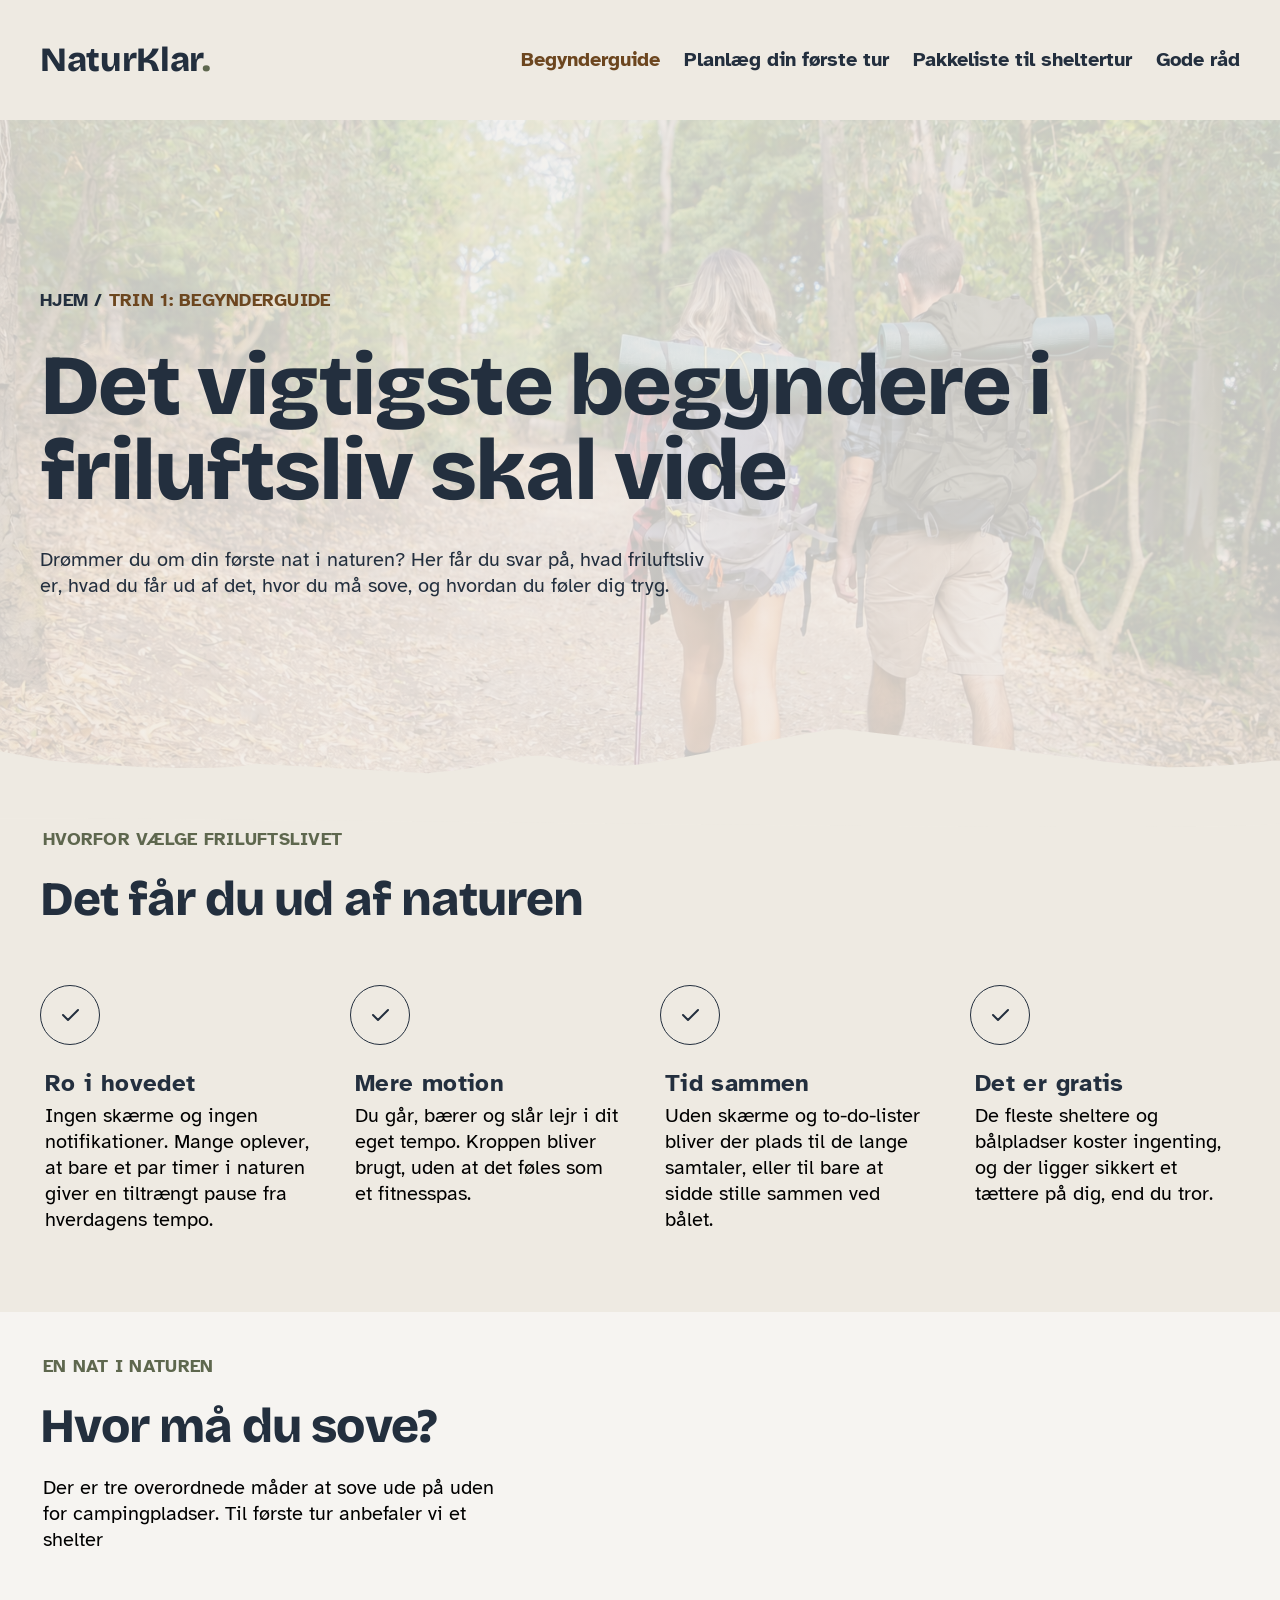
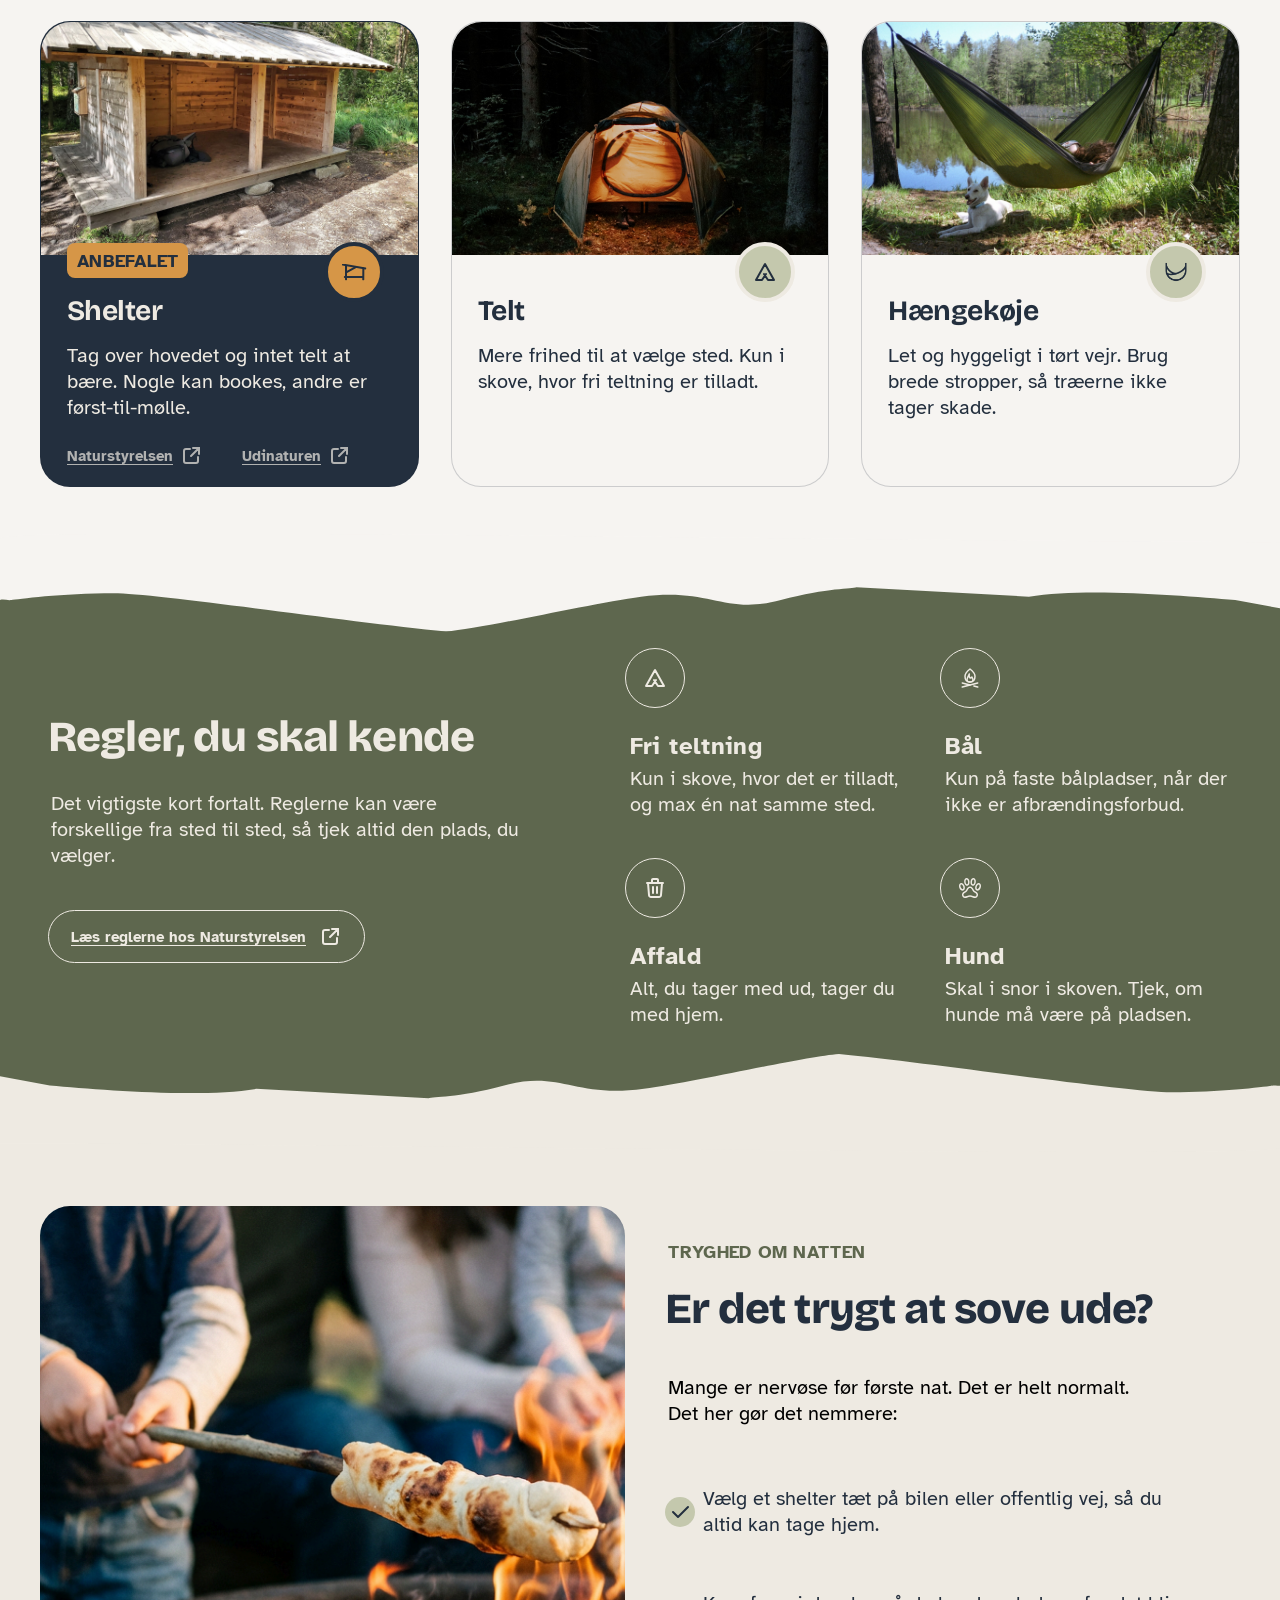
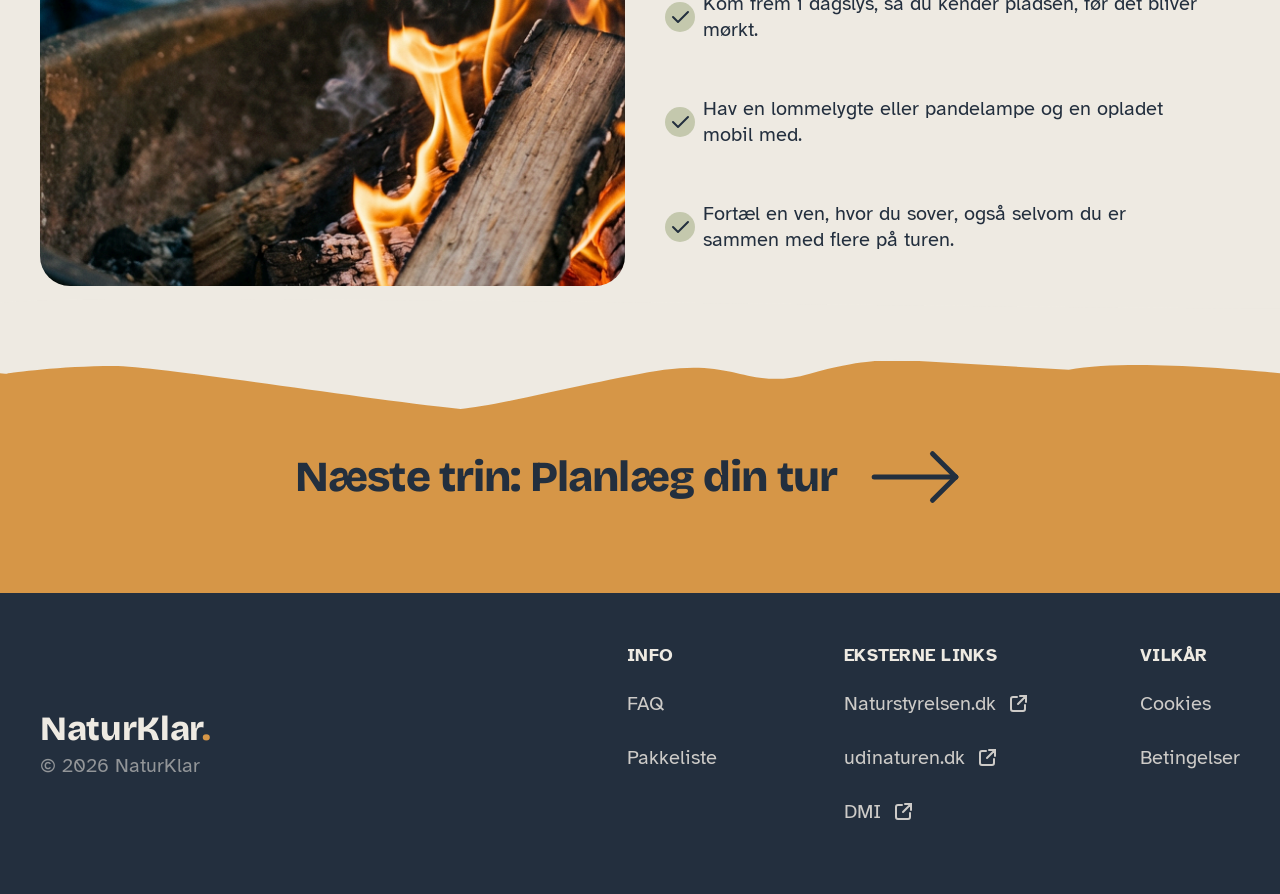
==== begynderguide.html @ 6c0a96f9 "begynderguide er implementeret" ====
<!DOCTYPE html>
<html lang="da">
<head>
    <meta charset="UTF-8">
    <meta name="viewport" content="width=device-width, initial-scale=1">
    <meta name="description" content="Drømmer du om din første nat i naturen? Her får du svar på, hvad friluftsliv er, hvad du får ud af det, hvor du må sove, og hvordan du føler dig tryg.">
    <title>Begynderguide – NaturKlar</title>
    <link rel="preload" href="assets/fonts/bricolage-grotesque-variable.ttf" as="font" type="font/ttf" crossorigin>
    <link rel="preload" href="assets/fonts/atkinson-hyperlegible-regular.ttf" as="font" type="font/ttf" crossorigin>
    <link rel="stylesheet" href="css/style.css">
    <script src="js/main.js" defer></script>
</head>
<body class="page-beginner">
    <a class="skip-link" href="#hero-heading">Spring til indhold</a>
    <div data-component="header"></div>

    <main id="indhold">
        <section class="beginner-hero" aria-labelledby="hero-heading">
            <div class="beginner-hero__background" aria-hidden="true"></div>
            <div class="container beginner-hero__content">
                <nav class="eyebrow breadcrumb" aria-label="Brødkrummesti">
                    <a href="index.html">Hjem</a><span aria-hidden="true"> / </span><span aria-current="page">Trin 1: begynderguide</span>
                </nav>
                <!-- display:none skjuler den inaktive tekst også for skærmlæsere. -->
                <h1 id="hero-heading" tabindex="-1"><span class="desktop-label">Det vigtigste begyndere i friluftsliv skal vide</span><span class="mobile-label">En nat i naturen for begyndere</span></h1>
                <p>Drømmer du om din første nat i naturen? Her får du svar på, hvad friluftsliv er, hvad du får ud af det, hvor du må sove, og hvordan du føler dig tryg.</p>
            </div>
            <div class="section-edge beginner-hero__edge" aria-hidden="true"></div>
        </section>

        <section class="beginner-benefits" aria-labelledby="benefits-heading">
            <div class="container">
                <div class="section-heading">
                    <p class="eyebrow">Hvorfor vælge friluftslivet</p>
                    <h2 id="benefits-heading">Det får du ud af naturen</h2>
                </div>
                <ul class="beginner-benefits__grid">
                    <li class="icon-card icon-card--outlined">
                        <span class="icon-card__icon" aria-hidden="true"><img src="assets/icons/flueben.svg" width="24" height="24" alt=""></span>
                        <div class="icon-card__content">
                            <h3 class="icon-card__heading">Ro i hovedet</h3>
                            <p>Ingen skærme og ingen notifikationer. Mange oplever, at bare et par timer i naturen giver en tiltrængt pause fra hverdagens tempo.</p>
                        </div>
                    </li>
                    <li class="icon-card icon-card--outlined">
                        <span class="icon-card__icon" aria-hidden="true"><img src="assets/icons/flueben.svg" width="24" height="24" alt=""></span>
                        <div class="icon-card__content">
                            <h3 class="icon-card__heading">Mere motion</h3>
                            <p>Du går, bærer og slår lejr i dit eget tempo. Kroppen bliver brugt, uden at det føles som et fitnesspas.</p>
                        </div>
                    </li>
                    <li class="icon-card icon-card--outlined">
                        <span class="icon-card__icon" aria-hidden="true"><img src="assets/icons/flueben.svg" width="24" height="24" alt=""></span>
                        <div class="icon-card__content">
                            <h3 class="icon-card__heading">Tid sammen</h3>
                            <p>Uden skærme og to-do-lister bliver der plads til de lange samtaler, eller til bare at sidde stille sammen ved bålet.</p>
                        </div>
                    </li>
                    <li class="icon-card icon-card--outlined">
                        <span class="icon-card__icon" aria-hidden="true"><img src="assets/icons/flueben.svg" width="24" height="24" alt=""></span>
                        <div class="icon-card__content">
                            <h3 class="icon-card__heading">Det er gratis</h3>
                            <p>De fleste sheltere og bålpladser koster ingenting, og der ligger sikkert et tættere på dig, end du tror.</p>
                        </div>
                    </li>
                </ul>
            </div>
        </section>

        <section class="sleep-options" aria-labelledby="sleep-heading">
            <div class="container">
                <div class="sleep-options__intro">
                    <div class="section-heading">
                        <p class="eyebrow desktop-label">En nat i naturen</p>
                        <h2 id="sleep-heading">Hvor må du sove?</h2>
                    </div>
                    <p><span class="desktop-label">Der er tre overordnede måder at sove ude på uden for campingpladser. Til første tur anbefaler vi et shelter</span><span class="mobile-label">Der er tre overordnede måder at sove i naturen. Til første tur anbefaler vi et shelter</span></p>
                </div>
                <div class="guide-grid sleep-options__grid">
                    <article class="guide-card sleep-card sleep-card--recommended" aria-labelledby="shelter-heading">
                        <div class="guide-card__image sleep-card__image sleep-card__image--shelter">
                            <img src="assets/images/shelter-begynderguide.png" width="1600" height="1200" alt="Et åbent træshelter med tag og soveplads i skoven." loading="lazy">
                        </div>
                        <span class="sleep-card__recommendation">Anbefalet</span>
                        <span class="guide-card__badge sleep-card__badge" aria-hidden="true">
                            <picture><source media="(max-width: 700px)" srcset="assets/icons/kort-cirkel-anbefalet-mobil.svg"><img src="assets/icons/kort-cirkel-anbefalet.svg" width="60" height="60" alt=""></picture>
                            <picture class="guide-card__badge-icon sleep-card__symbol"><source media="(max-width: 700px)" srcset="assets/icons/shelter-lys.svg"><img src="assets/icons/shelter.svg" width="25" height="17" alt=""></picture>
                        </span>
                        <div class="guide-card__content sleep-card__content">
                            <div class="guide-card__heading">
                                <h3 id="shelter-heading">Shelter</h3>
                                <p>Tag over hovedet og intet telt at bære. Nogle kan bookes, andre er først-til-mølle.</p>
                            </div>
                            <div class="sleep-card__links">
                                <a class="text-link" href="https://naturstyrelsen.dk/">Naturstyrelsen<picture><source media="(max-width: 700px)" srcset="assets/icons/eksternt-link-shelter-mobil.svg"><img class="icon" src="assets/icons/eksternt-link-shelter.svg" width="24" height="24" alt=""></picture></a>
                                <a class="text-link" href="https://udinaturen.dk/">Udinaturen<picture><source media="(max-width: 700px)" srcset="assets/icons/eksternt-link-shelter-mobil.svg"><img class="icon" src="assets/icons/eksternt-link-shelter.svg" width="24" height="24" alt=""></picture></a>
                            </div>
                        </div>
                    </article>
                    <article class="guide-card sleep-card" aria-labelledby="tent-heading">
                        <div class="guide-card__image sleep-card__image sleep-card__image--tent">
                            <img src="assets/images/telt-i-skoven.png" width="4075" height="2660" alt="Et oplyst telt mellem træerne i en mørk skov." loading="lazy">
                        </div>
                        <span class="guide-card__badge sleep-card__badge" aria-hidden="true">
                            <picture><source media="(max-width: 700px)" srcset="assets/icons/kort-cirkel-mobil.svg"><img src="assets/icons/kort-cirkel.svg" width="60" height="60" alt=""></picture>
                            <img class="guide-card__badge-icon sleep-card__symbol" src="assets/icons/telt.svg" width="24" height="24" alt="">
                        </span>
                        <div class="guide-card__content sleep-card__content">
                            <div class="guide-card__heading">
                                <h3 id="tent-heading">Telt</h3>
                                <p>Mere frihed til at vælge sted. Kun i skove, hvor fri teltning er tilladt.</p>
                            </div>
                        </div>
                    </article>
                    <article class="guide-card sleep-card" aria-labelledby="hammock-heading">
                        <div class="guide-card__image sleep-card__image sleep-card__image--hammock">
                            <img src="assets/images/haengekoeje-i-skoven.png" width="3746" height="1998" alt="En hængekøje spændt op mellem træer ved en sø." loading="lazy">
                        </div>
                        <span class="guide-card__badge sleep-card__badge" aria-hidden="true">
                            <picture><source media="(max-width: 700px)" srcset="assets/icons/kort-cirkel-mobil.svg"><img src="assets/icons/kort-cirkel.svg" width="60" height="60" alt=""></picture>
                            <img class="guide-card__badge-icon sleep-card__symbol" src="assets/icons/haengekoeje.png" width="26" height="26" alt="">
                        </span>
                        <div class="guide-card__content sleep-card__content">
                            <div class="guide-card__heading">
                                <h3 id="hammock-heading">Hængekøje</h3>
                                <p>Let og hyggeligt i tørt vejr. Brug brede stropper, så træerne ikke tager skade.</p>
                            </div>
                        </div>
                    </article>
                </div>
            </div>
        </section>

        <section class="beginner-rules" aria-labelledby="rules-heading">
            <div class="section-edge beginner-rules__edge beginner-rules__edge--top" aria-hidden="true"></div>
            <div class="container beginner-rules__layout">
                <div class="beginner-rules__intro">
                    <div class="section-heading section-heading--light">
                        <p class="eyebrow mobile-label">Dit første lille eventyr</p>
                        <h2 id="rules-heading">Regler, du skal kende</h2>
                    </div>
                    <p>Det vigtigste kort fortalt. Reglerne kan være forskellige fra sted til sted, så tjek altid den plads, du vælger.</p>
                    <!-- Figma har ingen URL; destinationen er verificeret hos Naturstyrelsen. -->
                    <a class="btn btn--secondary btn--on-olive text-link beginner-rules__link" href="https://naturstyrelsen.dk/regler-og-tilladelser">Læs reglerne hos Naturstyrelsen<img class="icon" src="assets/icons/eksternt-link-regler.svg" width="24" height="24" alt=""></a>
                </div>
                <ul class="beginner-rules__grid">
                    <li class="icon-card icon-card--outlined icon-card--light">
                        <span class="icon-card__icon" aria-hidden="true"><img src="assets/icons/telt-lys.svg" width="24" height="24" alt=""></span>
                        <div class="icon-card__content">
                            <h3 class="icon-card__heading">Fri teltning</h3>
                            <p>Kun i skove, hvor det er tilladt, og max én nat samme sted.</p>
                        </div>
                    </li>
                    <li class="icon-card icon-card--outlined icon-card--light">
                        <span class="icon-card__icon" aria-hidden="true"><img src="assets/icons/baal-lys.svg" width="24" height="24" alt=""></span>
                        <div class="icon-card__content">
                            <h3 class="icon-card__heading">Bål</h3>
                            <p>Kun på faste bålpladser, når der ikke er afbrændingsforbud.</p>
                        </div>
                    </li>
                    <li class="icon-card icon-card--outlined icon-card--light">
                        <span class="icon-card__icon" aria-hidden="true"><img src="assets/icons/affald-lys.svg" width="24" height="24" alt=""></span>
                        <div class="icon-card__content">
                            <h3 class="icon-card__heading">Affald</h3>
                            <p>Alt, du tager med ud, tager du med hjem.</p>
                        </div>
                    </li>
                    <li class="icon-card icon-card--outlined icon-card--light">
                        <span class="icon-card__icon" aria-hidden="true"><img src="assets/icons/pote-lys.svg" width="22" height="20" alt=""></span>
                        <div class="icon-card__content">
                            <h3 class="icon-card__heading">Hund</h3>
                            <p>Skal i snor i skoven. Tjek, om hunde må være på pladsen.</p>
                        </div>
                    </li>
                </ul>
            </div>
            <div class="section-edge beginner-rules__edge beginner-rules__edge--bottom" aria-hidden="true"></div>
        </section>

        <section class="beginner-safety" aria-labelledby="safety-heading">
            <div class="container beginner-safety__layout">
                <div class="beginner-safety__image">
                    <img src="assets/images/snobroed-ved-baalet.png" width="1434" height="1920" alt="En familie bager snobrød over et bål." loading="lazy">
                </div>
                <div class="beginner-safety__content">
                    <div class="beginner-safety__intro">
                        <div class="section-heading">
                            <p class="eyebrow">Tryghed om natten</p>
                            <h2 id="safety-heading">Er det trygt at sove ude?</h2>
                        </div>
                        <p>Mange er nervøse før første nat. Det er helt normalt. Det her gør det nemmere:</p>
                    </div>
                    <ul class="beginner-safety__list">
                        <li><span class="beginner-safety__check" aria-hidden="true"><img src="assets/icons/flueben.svg" width="24" height="24" alt=""></span><p>Vælg et shelter tæt på bilen eller offentlig vej, så du altid kan tage hjem.</p></li>
                        <li><span class="beginner-safety__check" aria-hidden="true"><img src="assets/icons/flueben.svg" width="24" height="24" alt=""></span><p>Kom frem i dagslys, så du kender pladsen, før det bliver mørkt.</p></li>
                        <li><span class="beginner-safety__check" aria-hidden="true"><img src="assets/icons/flueben.svg" width="24" height="24" alt=""></span><p>Hav en lommelygte eller pandelampe og en opladet mobil med.</p></li>
                        <li><span class="beginner-safety__check" aria-hidden="true"><img src="assets/icons/flueben.svg" width="24" height="24" alt=""></span><p>Fortæl en ven, hvor du sover, også selvom du er sammen med flere på turen.</p></li>
                    </ul>
                </div>
            </div>
        </section>

        <section class="next-step next-step--beginner" aria-labelledby="next-step-heading">
            <a class="next-step__link" href="planlaeg-tur.html">
                <div class="container next-step__content">
                    <h2 id="next-step-heading">Næste trin:<br class="mobile-label"> Planlæg din tur</h2>
                    <span class="next-step__arrow" aria-hidden="true"></span>
                </div>
                <div class="section-edge next-step__edge" aria-hidden="true"></div>
            </a>
        </section>
    </main>

    <div data-component="footer"></div>
    <noscript><p class="container">Aktivér JavaScript for at indlæse fælles navigation og footer.</p></noscript>
</body>
</html>
---- css/style.css ----
/* Lokale skrifttyper. Licenserne ligger sammen med fontfilerne. */
@font-face {
    font-family: "Bricolage Grotesque";
    src: url("../assets/fonts/bricolage-grotesque-variable.ttf") format("truetype");
    font-style: normal;
    font-weight: 200 800;
    font-display: swap;
}

@font-face {
    font-family: "Atkinson Hyperlegible";
    src: url("../assets/fonts/atkinson-hyperlegible-regular.ttf") format("truetype");
    font-style: normal;
    font-weight: 400;
    font-display: swap;
}

@font-face {
    font-family: "Atkinson Hyperlegible";
    src: url("../assets/fonts/atkinson-hyperlegible-bold.ttf") format("truetype");
    font-style: normal;
    font-weight: 700;
    font-display: swap;
}

/* Værdier fra Hjem, Hjem - mobil og Figma-komponentbiblioteket. */
:root {
    --color-beige: #eeeae2;
    --color-ochre: #d69647;
    --color-ink: #232f3e;
    --color-olive: #5e674e;
    --color-sage: #c4c8ad;
    --color-stroke: #232f3e33;
    --color-footer-text: rgb(238 234 226 / 84%);
    --color-muted: #929598; /* Lidt lysere end Figma for AA-kontrast. */
    --font-heading: "Bricolage Grotesque", sans-serif;
    --font-body: "Atkinson Hyperlegible", sans-serif;
    --weight-regular: 400;
    --weight-bold: 700;
    --weight-extrabold: 800;
    --text-h1: 96px;
    --text-h2: 48px;
    --text-h3: 32px;
    --text-h4: 24px;
    --text-body: 20px;
    --text-small: 18px;
    --text-button: 16px;
    --text-card-link: 15px;
    --line-h1: 96px;
    --line-h2: 52px;
    --line-h3: 36px;
    --line-h4: 28px;
    --line-body: 26px;
    --line-small: 24px;
    --line-button: 20px;
    --tracking-heading: -0.02em;
    --tracking-eyebrow: 0.015em;
    --space-xs: 6px;
    --space-sm: 12px;
    --space-md: 24px;
    --space-lg: 40px;
    --space-xl: 80px;
    --container-max: 1280px;
    --gutter: 80px;
    --radius-card: 30px;
    --radius-button: 30px;
    --header-height: 120px;
    --transition-color: 150ms ease;
}

/* Grundlayout og semantisk typografi. */
*,
*::before,
*::after {
    box-sizing: border-box;
}

body {
    margin: 0;
    background: var(--color-beige);
    color: var(--color-ink);
    font-family: var(--font-body);
    font-size: var(--text-body);
    line-height: var(--line-body);
}

main {
    overflow-x: clip;
}

h1, h2, h3, h4, p {
    margin: 0;
}

h1, h2, h3, .brand {
    font-family: var(--font-heading);
    font-optical-sizing: none;
    font-variation-settings: "opsz" 14, "wdth" 100;
    letter-spacing: var(--tracking-heading);
}

h1 {
    font-size: var(--text-h1);
    line-height: var(--line-h1);
    font-weight: var(--weight-extrabold);
}
h2 {
    font-size: var(--text-h2);
    line-height: var(--line-h2);
    font-weight: var(--weight-extrabold);
}
h3 {
    font-size: var(--text-h3);
    line-height: var(--line-h3);
    font-weight: var(--weight-bold);
}
h4 {
    font-size: var(--text-h4);
    line-height: var(--line-h4);
    font-weight: var(--weight-bold);
}

img {
    display: block;
    max-width: 100%;
}
a {
    color: inherit;
}
button {
    font: inherit;
}
button, a {
    -webkit-tap-highlight-color: transparent;
}
:focus-visible {
    outline: 3px solid var(--color-ink);
    outline-offset: 5px;
}
.site-footer :focus-visible {
    outline-color: var(--color-sage);
}
[hidden] {
    display: none;
}

.container {
    width: calc(100% - var(--gutter) * 2);
    max-width: var(--container-max);
    margin-inline: auto;
}
.skip-link {
    position: fixed;
    z-index: 20;
    top: 8px;
    left: 8px;
    padding: var(--space-sm);
    background: var(--color-beige);
    transform: translateY(-150%);
}
.skip-link:focus {
    transform: none;
}
.eyebrow {
    font-size: var(--text-small);
    line-height: var(--line-small);
    font-weight: var(--weight-bold);
    letter-spacing: var(--tracking-eyebrow);
    text-transform: uppercase;
    color: var(--color-olive);
}
.section-heading {
    display: flex;
    flex-direction: column;
    gap: 22px;
}
.section-heading .eyebrow {
    padding-left: 3px;
}
/* Den lille korrektion udligner forskellen på Figma og browserens fontmål. */
.section-heading h2 {
    text-box: trim-both cap alphabetic;
    padding-bottom: 3.32px;
}
.section-heading--light {
    color: var(--color-beige);
}
.section-heading--light .eyebrow {
    color: var(--color-beige);
}
.icon {
    width: 24px;
    height: 24px;
    flex: 0 0 24px;
}
.mobile-label {
    display: none;
}

/* Fælles knapper, links og navigationstilstande. */
.btn {
    display: inline-flex;
    align-items: center;
    justify-content: center;
    min-height: 49px;
    padding: 14px 22px;
    border: 1px solid transparent;
    border-radius: var(--radius-button);
    font-size: var(--text-button);
    line-height: var(--line-button);
    font-weight: var(--weight-bold);
    color: var(--color-ink);
    text-decoration: none;
    text-align: center;
    transition: background-color var(--transition-color), color var(--transition-color);
}
.btn--primary {
    background: var(--color-ochre);
    border: 0;
}
.btn--secondary {
    border-color: var(--color-ink);
    padding-block: 13.5px;
}
.btn:hover {
    background: var(--color-olive);
    color: var(--color-beige);
    border: none;
}
.btn:active {
    background: var(--color-olive);
    color: var(--color-beige);
}
.btn--on-olive:hover,
.btn--on-olive:active {
    background: var(--color-ink);
}
.text-link {
    display: inline-flex;
    align-items: center;
    gap: var(--space-sm);
    font-weight: var(--weight-bold);
    text-underline-offset: 2px;
}
.text-link:hover {
    color: var(--color-ochre);
}
.text-link:active {
    color: var(--color-ink);
}

/* Header og den native, tilgængelige mobildialog. */
[data-component="header"] {
    position: sticky;
    top: 0;
    z-index: 10;
    min-height: var(--header-height);
}
.site-header {
    background: var(--color-beige);
}
.site-header.is-scrolled {
    box-shadow: 0 25px 50px -12px rgb(140 136 127 / 40%);
}
.site-header__inner {
    min-height: var(--header-height);
    display: flex;
    align-items: center;
    justify-content: space-between;
    gap: var(--space-md);
}
.brand {
    font-size: 34px;
    line-height: 40px;
    font-weight: var(--weight-extrabold);
    letter-spacing: -0.32px;
    text-decoration: none;
    white-space: nowrap;
}
.brand__dot {
    color: var(--color-olive);
}
.brand--light {
    color: var(--color-beige);
}
.brand--light .brand__dot {
    color: var(--color-ochre);
}
.site-navigation {
    display: flex;
    align-items: center;
    gap: 36px;
}
.site-navigation__link {
    display: flex;
    align-items: center;
    min-height: 39px;
    font-weight: var(--weight-bold);
    font-size: 20px;
    line-height: 24px;
    text-decoration: none;
}
.site-navigation__link:hover {
    color: var(--color-ochre);
}
/
.site-navigation__link[aria-current="page"], .site-navigation__link:active {
    color: var(--color-olive);
}
.menu-toggle {
    display: none;
    align-items: center;
    justify-content: center;
    width: 44px;
    height: 44px;
    padding: 6px;
    background: transparent;
    border: 0;
    cursor: pointer;
}
.mobile-menu {
    padding: 0;
    border: 0;
    background: var(--color-beige);
    color: var(--color-ink);
}
.mobile-menu:not([open]) {
    display: none;
}
.mobile-menu::backdrop {
    background: rgb(0 0 0 / 25%);
}
body.menu-open {
    overflow: hidden;
}

/* Forsidens hero. Billedet og begge bølgekanter er eksporteret fra Figma. */
.hero {
    position: relative;
    min-height: 702px;
    overflow: hidden;
}
.hero__background {
    position: absolute;
    inset: 0;
    background: linear-gradient(rgb(238 234 226 / 82%), rgb(238 234 226 / 82%)), url("../assets/images/hero-shelter.jpg") center / cover;
}
.hero__content {
    position: relative;
    padding: 91px 0 150px 1px;
}
.hero .eyebrow {
    color: var(--color-ink);
}
.hero__heading {
    scroll-margin-top: calc(var(--header-height) + var(--space-md));
    max-width: 960px;
    margin-top: var(--space-md);
    margin-left: -7px;
}
.hero__accent {
    color: var(--color-olive);
}
.hero__description {
    max-width: 728px;
    margin-top: var(--space-md);
}
.hero__actions {
    display: flex;
    gap: 25px;
    margin-top: 34px;
}
.hero__actions .btn--secondary {
    min-width: 164px;
}
.section-edge {
    position: absolute;
    pointer-events: none;
    background-repeat: no-repeat;
}
.section-edge--hero {
    left: 0;
    right: -5px;
    height: 109.674px;
    top: 647px;
    background-image: url("../assets/icons/hero-kant.svg");
    background-size: 100% 100%;
}

/* Introduktion: samme nummererede komponent gentages i alle tre trin. */
.how-it-works {
    margin-top: 3px;
    padding: 77px 0 80px;
}
.how-it-works__layout {
    max-width: 1062px;
    display: grid;
    grid-template-columns: 408px minmax(0, 504px);
    gap: 137px;
    align-items: start;
}
.how-it-works__image {
    width: 408px;
    height: 635px;
    object-fit: cover;
    border-radius: var(--radius-card);
}
.how-it-works__content {
    padding-top: 4px;
}
.how-it-works__content .section-heading {
    max-width: 471px;
}
.steps {
    display: flex;
    flex-direction: column;
    gap: 79px;
    padding: 0;
    margin: 61px 0 0;
    list-style: none;
}
.icon-card {
    display: flex;
    gap: var(--space-md);
    align-items: start;
}
.icon-card__number {
    display: flex;
    align-items: center;
    justify-content: center;
    flex: 0 0 60px;
    width: 60px;
    height: 60px;
    border-radius: 52.5px;
    background: var(--color-sage);
    font-size: 40px;
}
.icon-card__content {
    flex: 1;
    min-width: 0;
}
.icon-card__heading {
    font-family: var(--font-body);
    font-size: var(--text-h4);
    line-height: var(--line-h4);
    letter-spacing: var(--tracking-eyebrow);
    margin-bottom: var(--space-xs);
}

/* Guidekort: ét fælles layout, med billedets beskæring som en lille variant. */
.guides {
    padding-top: 26px;
    padding-bottom: 104px;
}
.guide-grid {
    display: grid;
    grid-template-columns: repeat(3, minmax(0, 1fr));
    gap: 28px;
    margin-top: 57px;
}
.guide-card {
    position: relative;
    min-height: 500px;
    border: 1px solid var(--color-stroke);
    border-radius: var(--radius-card);
}
.guide-card__image {
    height: 238px;
    overflow: hidden;
    border-radius: var(--radius-card) var(--radius-card) 0 0;
}
.guide-card__image img {
    width: 100%;
    height: 100%;
    object-fit: cover;
    object-position: center 70%;
}
.guide-card__image--walking img {
    object-position: center 134%;
}
.guide-card__image--packing img {
    object-position: center 90%;
}
.guide-card__content {
    display: flex;
    flex-direction: column;
    align-items: start;
    gap: 21px;
    padding: 17px 26px 30px;
}
.guide-card__heading {
    display: flex;
    flex-direction: column;
    gap: 11px;
}
.guide-card__content > p {
    max-width: 545px;
}
.guide-card__link {
    font-size: var(--text-card-link);
    line-height: 18px;
    min-height: 24px;
}
/* Hele kortets klikflade deler linkets destination uden ekstra tabstop. */
.guide-card__link::after {
    content: "";
    position: absolute;
    inset: 0;
    border-radius: var(--radius-card);
}
.guide-card:has(.guide-card__link:focus-visible) {
    outline: 3px solid var(--color-ink);
    outline-offset: 5px;
}
.guide-card__badge {
    position: absolute;
    left: 73.28%;
    top: 220px;
    width: 60px;
    height: 60px;
}
.guide-card__badge-icon {
    position: absolute;
    left: 20px;
    top: 19px;
}
.guides__advice {
    display: flex;
    flex-wrap: wrap;
    align-items: center;
    gap: 7px;
    margin-top: var(--space-md);
}

/* Afsluttende invitation og den originale dekorative SVG-kant. */
.first-trip {
    position: relative;
    display: grid;
    grid-template-columns: 48.90625% 1fr;
    background: var(--color-olive);
    color: var(--color-beige);
}
.first-trip__image {
    min-width: 0;
}
.first-trip__image > img {
    width: 100%;
    height: 522px;
    object-fit: cover;
}
.first-trip__content {
    display: flex;
    flex-direction: column;
    align-items: start;
    justify-content: center;
    padding: 65px 34px;
    min-width: 0;
}
.first-trip__content .section-heading {
    max-width: 518px;
}
.first-trip :focus-visible {
    outline-color: var(--color-beige);
}
.first-trip__description {
    max-width: 474px;
    margin: var(--space-lg) 0 37px 3px;
}
.section-edge--cta {
    height: 110px;
    width: calc(100% + 61px);
    left: -5px;
    top: -55px;
    background-image: url("../assets/icons/cta-kant.svg");
    background-size: 100% 100%;
    transform: rotate(180deg);
}

/* Fælles footer. Rækkefølgen skifter til mobilvariantens layout. */
.site-footer {
    background: var(--color-ink);
    color: var(--color-footer-text);
}
.site-footer__inner {
    min-height: 301px;
    display: flex;
    align-items: center;
    justify-content: space-between;
    gap: var(--space-lg);
}
.site-footer__brand {
    display: flex;
    flex-direction: column;
    gap: 5px;
}
.site-footer__copyright {
    color: var(--color-muted);
    line-height: 24px;
}
.site-footer__groups {
    display: grid;
    grid-template-columns: 215px 294px auto;
    gap: 2px;
}
.site-footer__heading {
    font-family: var(--font-body);
    font-weight: var(--weight-bold);
    font-size: 18px;
    line-height: 24px;
    letter-spacing: var(--tracking-eyebrow);
    text-transform: uppercase;
    color: var(--color-beige);
    margin-bottom: 25px;
}
.site-footer__links {
    display: flex;
    flex-direction: column;
    gap: 10px;
    list-style: none;
    padding: 0;
    margin: 0;
}
.footer-link {
    display: flex;
    align-items: start;
    gap: 10px;
    min-height: 44px;
    font-size: 20px;
    line-height: 24px;
    text-decoration: none;
}
a.footer-link:hover {
    color: var(--color-ochre);
}
a.footer-link:active {
    color: var(--color-ochre);
}

/* Mellemstørrelser bevarer designets layout og giver teksten plads. */
@media (min-width: 701px) and (max-width: 1300px) {
    :root {
        --gutter: 40px;
    }
    .site-navigation {
        gap: 24px;
    }
    .how-it-works__layout {
        grid-template-columns: minmax(0, 408px) minmax(0, 504px);
        gap: 60px;
    }
    .how-it-works__image {
        width: 100%;
    }
    .guide-card__content {
        padding-inline: 22px;
    }
    .guide-card h3 {
        font-size: 28px;
    }
    .guide-card__image--packing img {
        object-position: center 60%;
    }
}

@media (max-width: 1100px) {
    .site-navigation {
        display: none;
    }
    .menu-toggle {
        display: inline-flex;
    }
    .mobile-menu[open] {
        display: block;
        position: fixed;
        inset: 0 0 auto;
        margin: 0 auto;
        width: 100%;
        max-width: 100%;
        max-height: 100dvh;
        overflow-y: auto;
    }
    .mobile-menu__top {
        display: flex;
        align-items: center;
        justify-content: space-between;
        padding: 73px 20px 20px 25px;
    }
    .mobile-menu__top .brand {
        font-variation-settings: "opsz" 96, "wdth" 100;
        letter-spacing: -0.68px;
    }
    .mobile-menu__navigation {
        display: flex;
        flex-direction: column;
        align-items: start;
        gap: 15px;
        padding: 10px 24px 40px;
        border-top: 1px solid var(--color-stroke);
    }
    .hero__heading {
        font-size: clamp(64px, 6.67vw, 96px);
        line-height: 1;
    }
    .guide-grid {
        gap: 24px;
    }
    .guide-card {
        min-height: 530px;
    }
    .guide-card__image {
        height: 210px;
    }
    .guide-card__badge {
        top: 190px;
    }
    .guide-card__content {
        padding-inline: 18px;
    }
    .first-trip__content h2 {
        font-size: 38px;
        line-height: 42px;
    }
    .site-footer__groups {
        grid-template-columns: auto auto auto;
        gap: 32px;
    }
}

/* Den åbne menu flugter med headeren på tablet og mindre desktopskærme. */
@media (min-width: 701px) and (max-width: 1100px) {
    .mobile-menu__top {
        min-height: var(--header-height);
        gap: var(--space-md);
        padding: 0 var(--gutter);
    }
    .mobile-menu__top .brand {
        font-variation-settings: "opsz" 14, "wdth" 100;
        letter-spacing: -0.32px;
    }
    .mobile-menu__navigation {
        padding-inline: var(--gutter);
    }
}

@media (max-width: 1000px) {
    .guide-grid {
        grid-template-columns: 1fr;
        max-width: none;
        margin-inline: auto;
    }
    .guide-card {
        min-height: 500px;
    }
    .guide-card__image {
        height: 238px;
    }
    .guide-card__badge {
        top: 220px;
    }
    .site-footer__inner {
        flex-direction: column;
        gap: 12px;
        width: 100%;
        padding-bottom: 40px;
    }
    .site-footer__brand {
        min-height: 140px;
        align-items: center;
        justify-content: center;
    }
    .site-footer__copyright {
        font-size: 20px;
    }
    .site-footer__groups {
        display: flex;
        flex-direction: column;
        gap: 32px;
        width: 100%;
        padding-inline: 24px;
    }
    .site-footer__group {
        display: flex;
        flex-direction: column;
        align-items: center;
    }
    .site-footer__group--external {
        order: -1;
    }
    .site-footer__heading {
        letter-spacing: 0.015em;
        margin-bottom: 14px;
    }
    .site-footer__links {
        align-items: center;
        gap: 14px;
    }
    .footer-link {
        justify-content: center;
    }
}

/* Tablet: introduktionen stables som på mobil, og guidekort fylder containeren. */
@media (min-width: 701px) and (max-width: 1000px) {
    .how-it-works__layout {
        display: flex;
        flex-direction: column;
        align-items: stretch;
        gap: 0;
    }
    .how-it-works__image {
        width: 100%;
        height: 262px;
    }
    .how-it-works__content {
        display: contents;
    }
    .how-it-works__content .section-heading {
        order: -1;
        margin-bottom: 32px;
        max-width: 671px;
    }
    .how-it-works .steps {
        gap: 96px;
        margin-top: 80px;
    }
    .how-it-works .icon-card {
        flex-direction: column;
        align-items: center;
        gap: 16px;
    }
    .how-it-works .icon-card__content {
        width: 100%;
        text-align: center;
    }
    .guide-grid {
        max-width: none;
    }
    .guide-card__image--walking img {
        object-position: center 70%;
    }
}

/* Mobil: 402 px-referencen, med fleksible højder ved smallere skærme. */
@media (max-width: 700px) {
    :root {
        --text-h1: 48px;
        --text-h2: 32px;
        --text-h3: 24px;
        --text-body: 17px;
        --text-small: 14px;
        --line-h1: 52px;
        --line-h2: 38px;
        --line-h3: 30px;
        --line-small: 20px;
        --tracking-eyebrow: 0;
        --gutter: 24px;
        --header-height: 130px;
        --radius-card: 26.029px;
    }
    .site-header__inner {
        width: auto;
        padding: 73px 20px 13px 25px;
        min-height: var(--header-height);
    }
    .site-header .brand {
        letter-spacing: -0.68px;
        font-variation-settings: "opsz" 96, "wdth" 100;
    }
    .mobile-label {
        display: inline;
    }
    .desktop-label {
        display: none;
    }
    .section-heading {
        gap: 16px;
    }
    .section-heading h2 {
        padding-bottom: 0;
    }
    .hero {
        min-height: 545px;
        padding-bottom: 27px;
    }
    .hero__background {
        bottom: 27px;
        background: linear-gradient(rgb(241 239 235 / 82%), rgb(241 239 235 / 82%)), url("../assets/images/hero-shelter.jpg") center / cover;
    }
    .hero__content {
        width: calc(100% - 40px);
        padding: 36px 0 40px;
    }
    .hero__heading {
        font-size: var(--text-h1);
        line-height: var(--line-h1);
        max-width: 350px;
        margin: 24px 0 0;
        text-box: trim-both cap alphabetic;
    }
    .hero__description {
        margin-top: 24px;
    }
    .hero__actions {
        flex-direction: column;
        gap: 12px;
        margin-top: 24px;
    }
    .hero__actions .btn {
        width: 100%;
    }
    .section-edge--hero {
        width: 493px;
        height: 62px;
        top: auto;
        bottom: 0;
        right: auto;
        background-image: url("../assets/icons/hero-kant-mobil.svg");
    }
    .how-it-works {
        margin: 0;
        padding: 36px 30px 134px;
    }
    .how-it-works__layout {
        width: 100%;
        display: flex;
        flex-direction: column;
        align-items: stretch;
        gap: 0;
    }
    .how-it-works__image {
        display: block;
        width: 100%;
        height: 262px;
    }
    .how-it-works__content {
        display: contents;
    }
    .how-it-works__content .section-heading {
        order: -1;
        margin-bottom: 32px;
    }
    .steps {
        gap: 96px;
        margin-top: 80px;
    }
    .icon-card {
        flex-direction: column;
        align-items: center;
        gap: 16px;
    }
    .icon-card__number {
        flex-basis: 50px;
        width: 50px;
        height: 50px;
        font-size: 24px;
    }
    .icon-card__content {
        width: 100%;
        text-align: center;
    }
    .icon-card__heading {
        font-family: var(--font-heading);
        font-size: var(--text-h3);
        line-height: var(--line-h3);
        letter-spacing: var(--tracking-heading);
        margin-bottom: 16px;
    }
    .guides {
        padding-top: 8px;
        padding-bottom: 34px;
    }
    .guide-grid {
        grid-template-columns: 1fr;
        gap: 59px;
        margin-top: 60px;
    }
    .guide-card {
        min-height: 433.824px;
    }
    .guide-card__image {
        height: 206.5px;
    }
    .guide-card__image--walking img {
        object-position: center 70%;
    }
    .guide-card__content {
        gap: 18.221px;
        padding: 14.75px 22.56px 36px;
    }
    .guide-card__content > p {
        max-width: none;
    }
    .guide-card__heading {
        gap: 9.544px;
    }
    .guide-card .eyebrow {
        font-size: 12.147px;
        line-height: 18px;
    }
    .guide-card h3 {
        font-size: var(--text-h3);
    }
    .guide-card__link {
        font-size: 11.29px;
        line-height: 13.551px;
        min-height: 24px;
        gap: 10.412px;
    }
    .guide-card__link .icon {
        transform: scale(0.867647);
        transform-origin: left center;
    }
    .guide-card__badge {
        top: 190.882px;
        transform: scale(0.867647);
        transform-origin: top left;
    }
    .guides__advice {
        display: block;
        margin-top: 60px;
    }
    .guides__advice .text-link {
        display: flex;
        margin-top: 8px;
        text-decoration: none;
    }
    .guides__advice .icon {
        margin-left: auto;
    }
    .first-trip {
        display: flex;
        flex-direction: column;
        background: var(--color-beige);
    }
    .first-trip__image {
        position: relative;
        width: 100%;
        height: 316px;
        overflow: hidden;
    }
    .first-trip__image > img {
        position: absolute;
        top: 42px;
        height: 298px;
    }
    .first-trip__content {
        background: var(--color-olive);
        padding: 48px 24px;
    }
    .first-trip__content h2 {
        font-size: var(--text-h2);
        line-height: var(--line-h2);
    }
    .first-trip__description {
        margin: 24px 0 32px 3px;
    }
    .first-trip__content .btn {
        width: 100%;
    }
    .section-edge--cta {
        width: 502px;
        height: 50px;
        left: -81px;
        top: 24px;
        background-image: url("../assets/icons/cta-kant-mobil.svg");
    }
}

@media (max-width: 370px) {
    .hero__heading {
        font-size: clamp(39px, 12vw, 48px);
    }
    .guides__advice .text-link {
        align-items: start;
    }
    .first-trip__content .btn {
        padding-inline: 14px;
    }
}

@media (prefers-reduced-motion: reduce) {
    .btn {
        transition: none;
    }
}

/* Planlæg din første tur – sidespecifikke komponenter og responsive varianter. */
.page-planning {
    /* Figma-okker har 2,11:1 mod beige. Denne tekstvariant opfylder AA. */
    --color-ochre-text: #6c461f;
}
.page-planning .site-navigation__link[aria-current="page"] {
    color: var(--color-ochre-text);
}

.planning-hero {
    position: relative;
    min-height: 691px;
    overflow: hidden;
}
.planning-hero__background {
    position: absolute;
    inset: 0 0 55px;
    background: linear-gradient(rgb(241 239 235 / 82%), rgb(241 239 235 / 82%)),
        url("../assets/images/planlaeg-turen.jpg") center 23% / 100% auto no-repeat;
}
.planning-hero__content {
    position: relative;
    width: calc(100% - 138px);
    max-width: 1302px;
    display: flex;
    flex-direction: column;
    align-items: start;
    gap: var(--space-md);
    padding-top: 173px;
    padding-bottom: 120px;
}
.planning-hero h1 {
    max-width: 886px;
    scroll-margin-top: calc(var(--header-height) + var(--space-md));
}
.breadcrumb {
    color: var(--color-ochre-text);
}
.breadcrumb a,
.breadcrumb > span[aria-hidden] {
    color: var(--color-ink);
}
.breadcrumb a {
    text-decoration: none;
}
.breadcrumb a:hover {
    text-decoration: underline;
}
.planning-hero__edge {
    inset: auto -5px 0 0;
    height: 109.674px;
    background: url("../assets/icons/hero-kant.svg") no-repeat 0 0 / 100% 100%;
}

/* Ét billed-/tekstlayout med en omvendt desktopvariant. Billedet står først i HTML. */
.planning-steps {
    padding-top: 64px;
    padding-bottom: 81px;
}
.planning-steps__list {
    display: flex;
    flex-direction: column;
    gap: 50px;
    width: calc(100% - 6px);
    margin-left: 4px;
    padding-right: 2px;
}
.planning-step {
    display: grid;
    grid-template-columns: minmax(0, 438fr) minmax(0, 727fr);
    gap: 107px;
    align-items: center;
}
.planning-step__image {
    width: 100%;
    height: 447px;
    object-fit: cover;
    border-radius: var(--radius-card);
}
.planning-step__content {
    display: flex;
    flex-direction: column;
    gap: 25px;
    padding-top: 7px;
    min-width: 0;
}
.planning-step h2 {
    text-box: trim-both cap alphabetic;
}
.planning-step__description p + p {
    margin-top: var(--line-body);
}
.planning-step .text-link {
    display: inline;
    text-decoration-thickness: from-font;
    text-underline-position: from-font;
}
.planning-step .text-link:hover,
.page-planning .site-navigation__link:hover {
    color: var(--color-ochre-text);
}
.planning-step--reversed {
    grid-template-columns: minmax(0, 727fr) minmax(0, 438fr);
}
.planning-step--reversed .planning-step__image {
    grid-column: 2;
    grid-row: 1;
}
.planning-step--reversed .planning-step__content {
    grid-column: 1;
    grid-row: 1;
}

/* Hele næste-trin-sektionen er ét link. De originale SVG'er bruges i begge størrelser. */
.next-step {
    position: relative;
}
.next-step__link {
    display: block;
    position: relative;
    background: var(--color-ochre);
    text-decoration: none;
    transition: background-color var(--transition-color), color var(--transition-color);
}
.next-step__content {
    display: flex;
    align-items: center;
    gap: 8px;
    min-height: 232px;
    padding: 14px 0 14px 108px;
}
.next-step h2 {
    text-box: trim-both cap alphabetic;
}
.next-step__arrow {
    display: block;
    flex: 0 0 140px;
    width: 140px;
    height: 140px;
    background: url("../assets/icons/naeste-trin-pil.svg") center no-repeat;
}
.next-step__edge {
    width: calc(100% + 61px);
    height: 110px;
    left: -5px;
    top: -62px;
    background: url("../assets/icons/cta-kant.svg") no-repeat 0 0 / 100% 100%;
    transform: rotate(180deg);
}
.next-step__link:hover,
.next-step__link:active {
    background: var(--color-olive);
    color: var(--color-beige);
}
.next-step__link:hover .next-step__arrow,
.next-step__link:active .next-step__arrow {
    background-image: url("../assets/icons/naeste-trin-pil-lys.svg");
}
.next-step__link:active h2 {
    text-decoration: underline;
    text-underline-offset: 5px;
}
.next-step__link:focus-visible {
    outline-offset: -8px;
}

/* Samme mellemstørrelser som forsiden. */
@media (min-width: 701px) and (max-width: 1300px) {
    .planning-hero__content {
        width: calc(100% - var(--gutter) * 2);
    }
    .planning-hero h1 {
        font-size: clamp(64px, 6.67vw, 96px);
        line-height: 1;
    }
    .planning-hero__background {
        background-size: cover;
    }
    .planning-step {
        gap: 60px;
    }
    .planning-step h2,
    .next-step h2 {
        font-size: clamp(32px, 3.34vw, 48px);
        line-height: 1.083334;
    }
    .next-step__content {
        padding-left: 0;
        justify-content: center;
    }
}

@media (max-width: 1000px) {
    .planning-step,
    .planning-step--reversed {
        grid-template-columns: minmax(0, 1fr);
        gap: 34px;
    }
    .planning-step--reversed .planning-step__image,
    .planning-step--reversed .planning-step__content {
        grid-column: auto;
        grid-row: auto;
    }
    .planning-step__image {
        height: 300px;
    }
    .planning-steps__list {
        gap: 84px;
    }
}

@media (max-width: 700px) {
    .planning-hero {
        min-height: 362px;
    }
    .planning-hero__background {
        bottom: 27px;
        background-position: center top;
        /* Som på forsiden dækker billedet hele baggrundens bredde og højde. */
        background-size: cover;
    }
    .planning-hero__content {
        width: calc(100% - 40px);
        margin-left: 30px;
        gap: 37px;
        padding-top: 46px;
        padding-bottom: 60px;
    }
    .planning-hero h1 {
        text-box: trim-both cap alphabetic;
    }
    .planning-hero__edge {
        right: auto;
        width: max(100%, 493px);
        height: 62px;
        background-image: url("../assets/icons/hero-kant-mobil.svg");
    }
    .planning-steps {
        width: calc(100% - 60px);
        padding-top: 48px;
        padding-bottom: 0;
    }
    .planning-steps__list {
        width: 100%;
        margin-left: 0;
        padding-right: 0;
        gap: 0;
    }
    .planning-step {
        padding-bottom: 54px;
    }
    .planning-step:nth-child(2) {
        padding-bottom: 69px;
    }
    .planning-step:nth-child(3) {
        padding-bottom: 72px;
    }
    .planning-step:nth-child(4) {
        padding-bottom: 61px;
    }
    .planning-step:last-child {
        padding-bottom: 48px;
    }
    .planning-step__image {
        width: calc(100% - 3px);
        border-radius: 30px;
    }
    .planning-step:nth-child(4) .planning-step__image {
        justify-self: center;
    }
    .planning-step__content {
        padding-left: 5px;
    }
    .planning-step--weather .planning-step__content {
        gap: 29px;
    }
    .next-step {
        padding-top: 36px;
    }
    .next-step__content {
        width: calc(100% - 40px);
        min-height: 175px;
        gap: 0;
        justify-content: space-between;
        padding: 32px 0 0;
    }
    .next-step h2 {
        font-size: var(--text-h3);
        font-weight: var(--weight-bold);
        line-height: var(--line-h3);
        text-box: normal;
    }
    .next-step__arrow {
        flex-basis: 41px;
        width: 41px;
        height: 41px;
        background: currentColor;
        mask: url("../assets/icons/naeste-trin-pil-mobil.svg") center no-repeat;
    }
    .next-step__link:hover .next-step__arrow,
    .next-step__link:active .next-step__arrow {
        background-image: none;
    }
    .next-step__edge {
        width: max(calc(100% + 81px), 502px);
        height: 74px;
        left: -81px;
        top: -36px;
        background-image: url("../assets/icons/naeste-trin-kant-mobil.svg");
    }
}

@media (prefers-reduced-motion: reduce) {
    .next-step__link {
        transition: none;
    }
}

/* Begynderguide – genbruger tokens, ikon-/guidekort og næste-trin-komponenten. */
.page-beginner {
    --color-sleep-surface: #f6f4f1;
    /* Den samme AA-tekstvariant som på planlægningssiden. */
    --color-ochre-text: #6c461f;
}
.page-beginner .site-navigation__link[aria-current="page"],
.page-beginner .site-navigation__link:hover {
    color: var(--color-ochre-text);
}

.beginner-hero {
    position: relative;
    min-height: 707px;
}
.beginner-hero__background {
    position: absolute;
    inset: 0 0 39px;
    background: linear-gradient(rgb(241 239 235 / 82%), rgb(241 239 235 / 82%)),
        url("../assets/images/vandring-for-begyndere.png") center / cover;
}
.beginner-hero__content {
    position: relative;
    width: calc(100% - 148px);
    max-width: 1292px;
    display: flex;
    flex-direction: column;
    align-items: start;
    gap: 32px;
    padding-top: 168px;
    padding-bottom: 207px;
}
.beginner-hero h1 {
    max-width: 1117px;
    scroll-margin-top: calc(var(--header-height) + var(--space-md));
}
.beginner-hero__content > p {
    max-width: 683px;
}
.beginner-hero__edge {
    left: 0;
    bottom: 0;
    width: calc(100% + 5px);
    aspect-ratio: 1445 / 109.674;
    background: url("../assets/icons/hero-kant.svg") 0 0 / 100% auto no-repeat;
}

.beginner-benefits {
    padding-bottom: 69px;
}
.beginner-benefits .section-heading h2 {
    padding-bottom: 0;
}
.beginner-benefits__grid {
    display: grid;
    grid-template-columns: repeat(4, minmax(0, 1fr));
    gap: 66px;
    max-width: 1222px;
    margin: 50px 0 0;
    padding: 10px 0;
    list-style: none;
}
/* En variation af det eksisterende ikon-kort; bruges til både fordele og regler. */
.icon-card--outlined {
    flex-direction: column;
    align-items: start;
    gap: var(--space-md);
}
.icon-card__icon {
    display: flex;
    align-items: center;
    justify-content: center;
    flex: 0 0 60px;
    width: 60px;
    height: 60px;
    border: 1px solid currentColor;
    border-radius: 52.5px;
}
.icon-card--outlined .icon-card__content {
    padding-left: 5px;
    width: 100%;
    text-align: left;
}
.icon-card--outlined .icon-card__heading {
    font-family: var(--font-body);
    font-size: var(--text-h4);
    line-height: var(--line-h4);
    letter-spacing: 0.015em;
    margin-bottom: var(--space-xs);
}
.beginner-benefits .icon-card__content p {
    color: #000;
}
.icon-card--light {
    color: var(--color-beige);
}

.sleep-options {
    background: var(--color-sleep-surface);
    padding-top: 42px;
    padding-bottom: 93px;
}
.sleep-options > .container {
    max-width: 1276px;
}
.sleep-options__intro {
    display: flex;
    flex-direction: column;
    gap: 20px;
}
.sleep-options__intro > p {
    max-width: 474px;
    margin-left: 3px;
    color: #000;
}
.sleep-options__grid {
    gap: 81px;
    margin-top: 68px;
}
.sleep-card {
    min-height: 466px;
    background: var(--color-sleep-surface);
    border-radius: 30px;
}
.sleep-card--recommended {
    background: var(--color-ink);
    color: var(--color-beige);
}
.sleep-card__image {
    height: 233px;
    border-radius: 30px 30px 0 0;
}
/* Beskæringen følger billedfills i Figma. Billedrammen er det eneste klippede område. */
.sleep-card__image img {
    object-position: center;
}
.sleep-card__image--shelter img {
    object-position: center 84%;
}
.sleep-card__image--tent img {
    object-position: center 84%;
}
.sleep-card__image--hammock img {
    width: 111.21%;
    max-width: none;
    margin-left: -5.6%;
    object-position: center 85%;
}
.sleep-card__content {
    gap: 23px;
    padding: 38px 26px 18px;
}
.sleep-card__content .guide-card__heading {
    gap: 14px;
}
.sleep-card__badge {
    left: 75.2%;
    top: 220px;
}
.sleep-card__symbol {
    left: 50%;
    top: 50%;
    transform: translate(-50%, -50%);
}
.sleep-card__recommendation {
    position: absolute;
    left: 26px;
    top: 221px;
    display: flex;
    align-items: center;
    min-height: 35px;
    padding: 5px 10px;
    border-radius: 8px;
    background: var(--color-ochre);
    /* Ink erstatter lys tekst på okker for tilstrækkelig kontrast. */
    color: var(--color-ink);
    font-size: 18px;
    line-height: 24px;
    font-weight: var(--weight-bold);
    letter-spacing: 0.015em;
    text-transform: uppercase;
}
.sleep-card__links {
    display: flex;
    flex-wrap: wrap;
    gap: 12px 39px;
}
.sleep-card__links .text-link {
    min-height: 24px;
    gap: 6px;
    color: rgb(238 234 226 / 70%);
    font-size: var(--text-card-link);
    line-height: 18px;
    text-underline-position: from-font;
}
.sleep-card__links .text-link:hover {
    color: var(--color-beige);
}
.sleep-card--recommended :focus-visible {
    outline-color: var(--color-beige);
}

.beginner-rules {
    position: relative;
    background: var(--color-olive);
    color: var(--color-beige);
}
.beginner-rules__layout {
    position: relative;
    left: 9px;
    display: grid;
    grid-template-columns: minmax(0, 518fr) minmax(0, 586fr);
    align-items: center;
    gap: 80px;
    max-width: 1184px;
    min-height: 538px;
    padding-block: 68px 90px;
}
.beginner-rules__intro > p {
    max-width: 474px;
    margin: 28px 0 0 3px;
}
.beginner-rules__link {
    gap: 12px;
    border-color: var(--color-beige);
    color: var(--color-beige);
    margin-top: 41px;
    font-size: var(--text-card-link);
    line-height: 18px;
    text-decoration: underline;
    text-underline-position: from-font;
}
.beginner-rules :focus-visible {
    outline-color: var(--color-beige);
}
.beginner-rules__grid {
    display: grid;
    grid-template-columns: repeat(2, minmax(0, 1fr));
    gap: 40px 49px;
    margin: 0;
    padding: 0;
    list-style: none;
}
.beginner-rules__grid .icon-card {
    min-height: 170px;
}
.beginner-rules__grid .icon-card__content > p {
    width: 275px;
}
.beginner-rules__edge {
    --wave-height: calc((100vw + 5px) * 109.674 / 1445);
    left: 0;
    width: calc(100% + 5px);
    aspect-ratio: 1445 / 109.674;
    background-size: 100% auto;
}
.beginner-rules__edge--top {
    top: calc(51.674px - var(--wave-height));
    transform: rotate(180deg);
    background-image: url("../assets/icons/regler-kant-top.svg");
}
.beginner-rules__edge--bottom {
    bottom: calc(64px - var(--wave-height));
    background-image: url("../assets/icons/hero-kant.svg");
}

.beginner-safety {
    padding-block: 88px 75px;
}
.beginner-safety__layout {
    display: grid;
    grid-template-columns: minmax(0, 587fr) minmax(0, 576fr);
    gap: 69px;
    align-items: center;
    max-width: 1232px;
    margin-left: max(var(--gutter), calc((100% - var(--container-max)) / 2));
}
.beginner-safety__image {
    position: relative;
    height: 680px;
    overflow: hidden;
    border-radius: 30px;
}
.beginner-safety__image img {
    position: absolute;
    width: 114.66%;
    max-width: none;
    height: 137.98%;
    left: -4.6%;
    top: -35.76%;
    object-fit: cover;
}
.beginner-safety__intro > p {
    max-width: 474px;
    margin: 40px 0 0 3px;
    color: #000;
}
.beginner-safety__intro {
    min-height: 235px;
}
.beginner-safety__list {
    display: flex;
    flex-direction: column;
    gap: 53px;
    padding: 0;
    margin: 11px 0 0;
    list-style: none;
}
.beginner-safety__list li {
    display: flex;
    align-items: center;
    gap: 8px;
}
.beginner-safety__list p {
    max-width: 494px;
    min-width: 0;
}
.beginner-safety__check {
    display: flex;
    align-items: center;
    justify-content: center;
    flex: 0 0 30px;
    width: 30px;
    height: 30px;
    border-radius: 50%;
    background: var(--color-sage);
}
.next-step--beginner .next-step__content {
    padding-left: 108px;
}

/* Begynderguiden følger projektets eksisterende mellemstørrelser. */
@media (min-width: 701px) and (max-width: 1300px) {
    .beginner-hero__content {
        width: calc(100% - var(--gutter) * 2);
    }
    .beginner-hero h1 {
        font-size: clamp(64px, 6.67vw, 96px);
        line-height: 1;
    }
    .beginner-benefits__grid {
        gap: 40px;
    }
    .sleep-options__grid {
        gap: 32px;
    }
    .beginner-rules__layout,
    .beginner-safety__layout {
        gap: 40px;
    }
    .beginner-rules__layout {
        left: 0;
    }
    .beginner-rules__grid {
        gap: 40px 24px;
    }
    .beginner-rules__grid .icon-card__content > p {
        width: auto;
    }
    .beginner-safety__layout {
        margin-inline: auto;
    }
    .beginner-rules h2,
    .beginner-safety h2 {
        font-size: clamp(32px, 3.34vw, 48px);
        line-height: 1.083334;
    }
    .next-step--beginner .next-step__content {
        padding-left: 0;
    }
}

@media (max-width: 1000px) {
    .beginner-benefits__grid {
        grid-template-columns: repeat(2, minmax(0, 1fr));
        gap: 62px 40px;
    }
    .sleep-options__grid {
        gap: 76px;
    }
    .sleep-card {
        max-width: 500px;
        width: 100%;
        justify-self: center;
    }
    .beginner-rules__layout,
    .beginner-safety__layout {
        grid-template-columns: minmax(0, 1fr);
    }
    .beginner-rules__layout {
        padding-block: 80px;
        gap: 48px;
    }
    .beginner-safety__image {
        height: 300px;
    }
    .beginner-safety__image img {
        position: static;
        width: 100%;
        height: 100%;
        object-position: center;
    }
    .beginner-safety__intro {
        min-height: 0;
    }
    .beginner-safety__list {
        margin-top: 40px;
    }
}

@media (max-width: 700px) {
    .page-beginner .section-heading {
        gap: 22px;
    }
    .beginner-hero {
        min-height: 470px;
    }
    .beginner-hero__background {
        bottom: 0;
        background-position: center, 75% center;
    }
    .beginner-hero__content {
        width: calc(100% - 60px);
        gap: 32px;
        padding: 46px 0 60px;
    }
    .beginner-hero h1 {
        text-box: trim-both cap alphabetic;
    }
    .beginner-hero__content > p {
        margin-top: 14px;
    }
    .beginner-hero__edge {
        bottom: -21px;
        width: max(100%, 493px);
        aspect-ratio: 493 / 62;
        background-image: url("../assets/icons/hero-kant-mobil.svg");
    }
    .beginner-benefits {
        padding-top: 50px;
        padding-bottom: 82px;
    }
    .beginner-benefits > .container,
    .sleep-options > .container,
    .beginner-rules__layout,
    .beginner-safety__layout {
        width: calc(100% - 60px);
    }
    .beginner-benefits__grid {
        grid-template-columns: minmax(0, 1fr);
        gap: 62px;
        margin-top: 48px;
    }
    .icon-card--outlined {
        align-items: start;
        gap: var(--space-md);
    }
    .icon-card--outlined .icon-card__heading {
        font-size: 20px;
        line-height: var(--line-h4);
    }
    .sleep-options {
        padding-top: 78px;
        padding-bottom: 94px;
    }
    .sleep-options__intro {
        gap: 18px;
    }
    .sleep-options__grid {
        width: calc(100% + 22px);
        margin-left: -12px;
        margin-top: 61px;
    }
    .sleep-card {
        min-height: 466px;
        max-width: none;
    }
    .sleep-card__image {
        height: 233px;
    }
    .sleep-card__content {
        padding: 38px 21px 17px 25px;
        gap: 56px;
    }
    .sleep-card h3 {
        font-size: var(--text-h3);
        line-height: var(--line-h3);
    }
    .sleep-card__badge {
        transform: none;
        width: 58.8679px;
    }
    .sleep-card__badge > picture:not(.sleep-card__symbol) > img {
        width: auto;
        height: 60px;
        max-width: none;
    }
    .sleep-card__links {
        gap: 12px 34px;
    }
    .sleep-card__links .text-link {
        font-size: 14px;
        gap: 6px;
    }
    .beginner-rules__layout {
        left: 0;
        min-height: 1113px;
        padding-block: 114px 52px;
        gap: 16px;
    }
    .beginner-rules .eyebrow {
        color: var(--color-sage);
    }
    .beginner-rules__intro > p {
        margin-top: 40px;
    }
    .beginner-rules__link {
        min-height: 44px;
        margin-top: 16px;
        padding: 9px 10px;
        font-size: 14px;
    }
    .beginner-rules__grid {
        grid-template-columns: minmax(0, 1fr);
        gap: 0;
    }
    .beginner-rules__grid .icon-card {
        flex-direction: row;
        align-items: center;
        gap: 16px;
        min-height: 166px;
    }
    .beginner-rules__grid .icon-card__heading {
        font-family: var(--font-heading);
        font-size: var(--text-h3);
        line-height: var(--line-h3);
        letter-spacing: var(--tracking-heading);
    }
    .beginner-rules__grid .icon-card__content > p {
        width: auto;
    }
    .beginner-rules__edge {
        width: max(100%, 502px);
    }
    .beginner-rules__edge--top {
        top: calc(106px - max(148px, 100vw * 148 / 502));
        aspect-ratio: 502 / 148;
        transform: none;
        background-image: url("../assets/icons/regler-kant-top-mobil.svg");
    }
    .beginner-rules__edge--bottom {
        bottom: calc(55px - max(82px, 100vw * 82 / 502));
        aspect-ratio: 502 / 82;
        background-image: url("../assets/icons/regler-kant-bund-mobil.svg");
    }
    .beginner-safety {
        padding-block: 60px 11px;
    }
    .beginner-safety__layout {
        gap: 22px;
        margin-inline: auto;
    }
    .beginner-safety__image {
        height: 220px;
    }
    .beginner-safety__intro {
        padding-bottom: 48px;
    }
    .beginner-safety__list {
        gap: 32px;
        margin-top: 0;
    }
    .beginner-safety__list li {
        align-items: start;
        gap: 12px;
    }
    .next-step--beginner .next-step__content {
        padding-left: 12.5px;
        padding-right: 12.5px;
    }
}
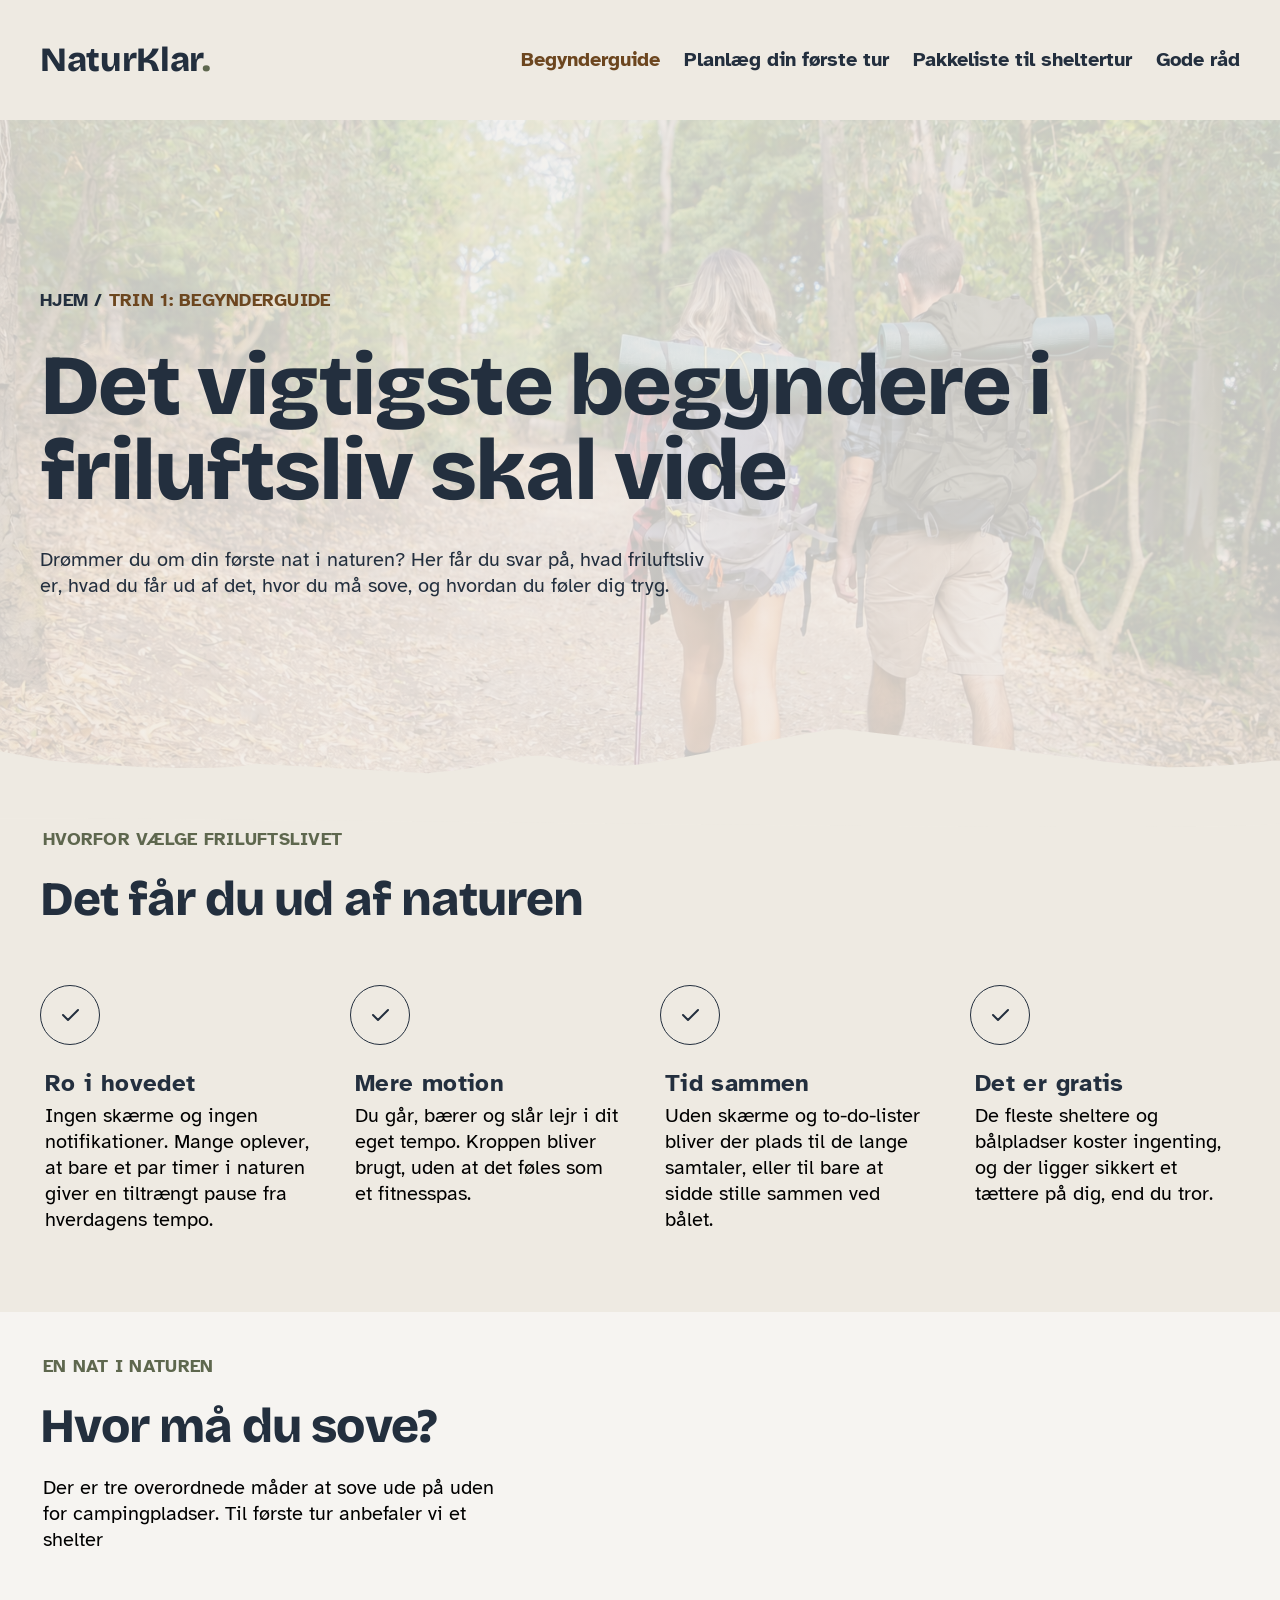
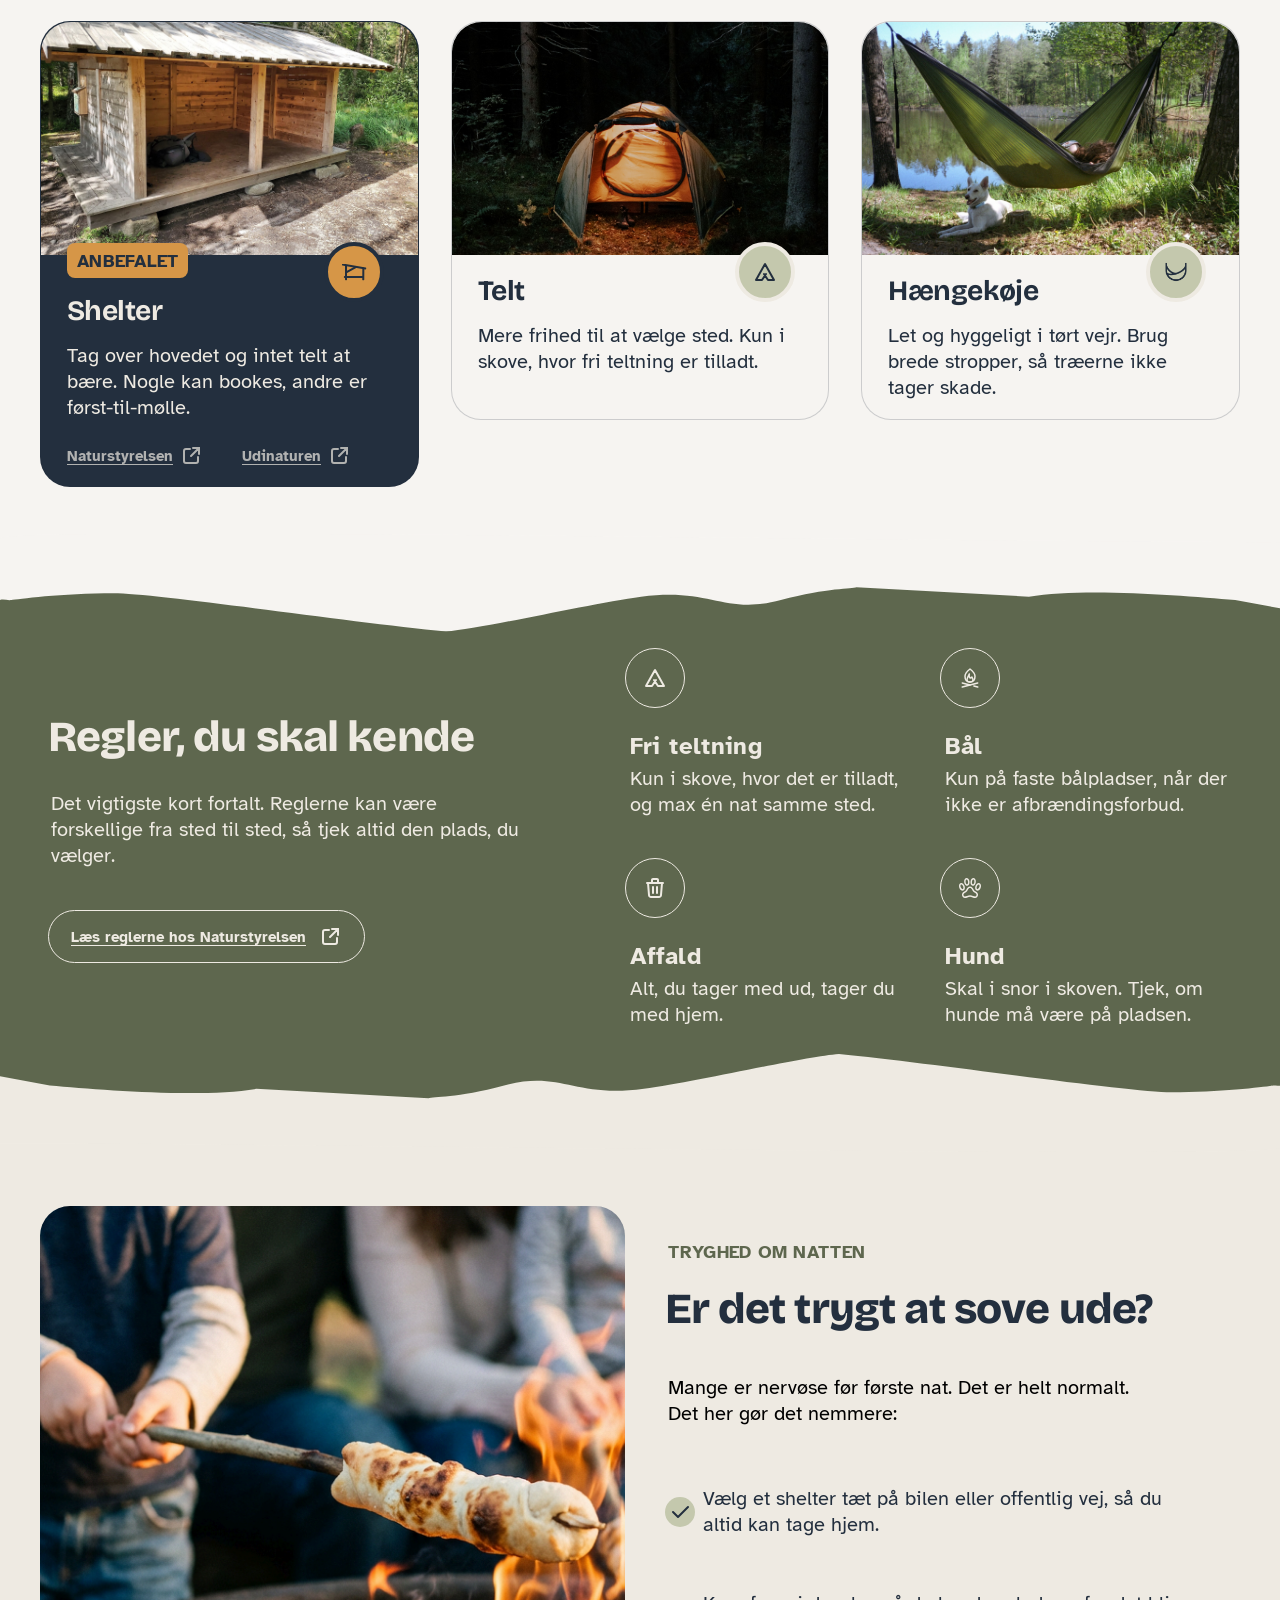
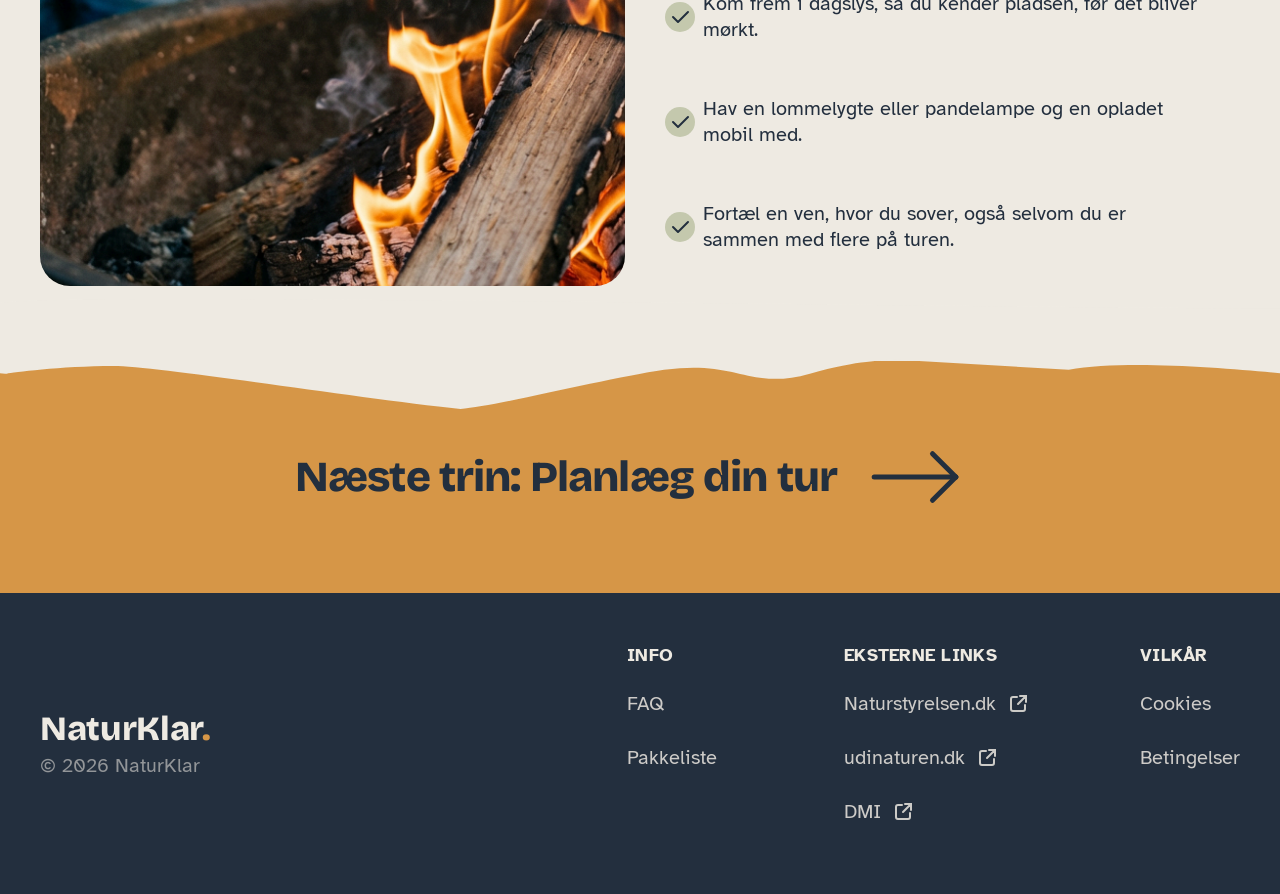
==== commit f19c95ca: "guidecards i begynderguide fjernet min-height og gap ved titel" ====
--- a/begynderguide.html
+++ b/begynderguide.html
@@ -97,36 +97,38 @@
                             </div>
                         </div>
                     </article>
-                    <article class="guide-card sleep-card" aria-labelledby="tent-heading">
-                        <div class="guide-card__image sleep-card__image sleep-card__image--tent">
-                            <img src="assets/images/telt-i-skoven.png" width="4075" height="2660" alt="Et oplyst telt mellem træerne i en mørk skov." loading="lazy">
-                        </div>
-                        <span class="guide-card__badge sleep-card__badge" aria-hidden="true">
-                            <picture><source media="(max-width: 700px)" srcset="assets/icons/kort-cirkel-mobil.svg"><img src="assets/icons/kort-cirkel.svg" width="60" height="60" alt=""></picture>
-                            <img class="guide-card__badge-icon sleep-card__symbol" src="assets/icons/telt.svg" width="24" height="24" alt="">
-                        </span>
-                        <div class="guide-card__content sleep-card__content">
-                            <div class="guide-card__heading">
-                                <h3 id="tent-heading">Telt</h3>
-                                <p>Mere frihed til at vælge sted. Kun i skove, hvor fri teltning er tilladt.</p>
-                            </div>
-                        </div>
-                    </article>
-                    <article class="guide-card sleep-card" aria-labelledby="hammock-heading">
-                        <div class="guide-card__image sleep-card__image sleep-card__image--hammock">
-                            <img src="assets/images/haengekoeje-i-skoven.png" width="3746" height="1998" alt="En hængekøje spændt op mellem træer ved en sø." loading="lazy">
-                        </div>
-                        <span class="guide-card__badge sleep-card__badge" aria-hidden="true">
-                            <picture><source media="(max-width: 700px)" srcset="assets/icons/kort-cirkel-mobil.svg"><img src="assets/icons/kort-cirkel.svg" width="60" height="60" alt=""></picture>
-                            <img class="guide-card__badge-icon sleep-card__symbol" src="assets/icons/haengekoeje.png" width="26" height="26" alt="">
-                        </span>
-                        <div class="guide-card__content sleep-card__content">
-                            <div class="guide-card__heading">
-                                <h3 id="hammock-heading">Hængekøje</h3>
-                                <p>Let og hyggeligt i tørt vejr. Brug brede stropper, så træerne ikke tager skade.</p>
-                            </div>
-                        </div>
-                    </article>
+                    <div class="sleep-options__pair">
+                        <article class="guide-card sleep-card" aria-labelledby="tent-heading">
+                            <div class="guide-card__image sleep-card__image sleep-card__image--tent">
+                                <img src="assets/images/telt-i-skoven.png" width="4075" height="2660" alt="Et oplyst telt mellem træerne i en mørk skov." loading="lazy">
+                            </div>
+                            <span class="guide-card__badge sleep-card__badge" aria-hidden="true">
+                                <picture><source media="(max-width: 700px)" srcset="assets/icons/kort-cirkel-mobil.svg"><img src="assets/icons/kort-cirkel.svg" width="60" height="60" alt=""></picture>
+                                <img class="guide-card__badge-icon sleep-card__symbol" src="assets/icons/telt.svg" width="24" height="24" alt="">
+                            </span>
+                            <div class="guide-card__content sleep-card__content">
+                                <div class="guide-card__heading">
+                                    <h3 id="tent-heading">Telt</h3>
+                                    <p>Mere frihed til at vælge sted. Kun i skove, hvor fri teltning er tilladt.</p>
+                                </div>
+                            </div>
+                        </article>
+                        <article class="guide-card sleep-card" aria-labelledby="hammock-heading">
+                            <div class="guide-card__image sleep-card__image sleep-card__image--hammock">
+                                <img src="assets/images/haengekoeje-i-skoven.png" width="3746" height="1998" alt="En hængekøje spændt op mellem træer ved en sø." loading="lazy">
+                            </div>
+                            <span class="guide-card__badge sleep-card__badge" aria-hidden="true">
+                                <picture><source media="(max-width: 700px)" srcset="assets/icons/kort-cirkel-mobil.svg"><img src="assets/icons/kort-cirkel.svg" width="60" height="60" alt=""></picture>
+                                <img class="guide-card__badge-icon sleep-card__symbol" src="assets/icons/haengekoeje.png" width="26" height="26" alt="">
+                            </span>
+                            <div class="guide-card__content sleep-card__content">
+                                <div class="guide-card__heading">
+                                    <h3 id="hammock-heading">Hængekøje</h3>
+                                    <p>Let og hyggeligt i tørt vejr. Brug brede stropper, så træerne ikke tager skade.</p>
+                                </div>
+                            </div>
+                        </article>
+                    </div>
                 </div>
             </div>
         </section>
--- a/css/style.css
+++ b/css/style.css
@@ -1518,11 +1518,15 @@
     color: #000;
 }
 .sleep-options__grid {
+    align-items: start;
     gap: 81px;
     margin-top: 68px;
 }
+.sleep-options__pair {
+    display: contents;
+}
 .sleep-card {
-    min-height: 466px;
+    min-height: 0;
     background: var(--color-sleep-surface);
     border-radius: 30px;
 }
@@ -1554,6 +1558,10 @@
     gap: 23px;
     padding: 38px 26px 18px;
 }
+.sleep-options__pair .sleep-card__content {
+    padding: 18px 26px 18px;
+}
+
 .sleep-card__content .guide-card__heading {
     gap: 14px;
 }
@@ -1597,11 +1605,25 @@
     line-height: 18px;
     text-underline-position: from-font;
 }
-.sleep-card__links .text-link:hover {
+.sleep-card__links .text-link:hover,
+.sleep-card__links .text-link:active {
     color: var(--color-beige);
 }
 .sleep-card--recommended :focus-visible {
-    outline-color: var(--color-beige);
+    outline-color: var(--color-ink);
+}
+
+/* Den originale SVG bruges som maske, så link og ikon har samme farve i alle tilstande. */
+.page-beginner :is(.sleep-card__links .text-link, .beginner-rules__link, .site-footer__group--external .footer-link) > :is(picture, .icon) {
+    display: none;
+}
+.page-beginner :is(.sleep-card__links .text-link, .beginner-rules__link, .site-footer__group--external .footer-link)::after {
+    content: "";
+    width: 24px;
+    height: 24px;
+    flex: 0 0 24px;
+    background-color: currentColor;
+    mask: url("../assets/icons/eksternt-link-regler.svg") center / contain no-repeat;
 }
 
 .beginner-rules {
@@ -1653,18 +1675,20 @@
 }
 .beginner-rules__edge {
     --wave-height: calc((100vw + 5px) * 109.674 / 1445);
+    /* SVG'ens gennemsigtige yderkant skal altid overlappe nabosektionen. */
+    --wave-overlap: calc(var(--wave-height) * -0.1);
     left: 0;
     width: calc(100% + 5px);
     aspect-ratio: 1445 / 109.674;
     background-size: 100% auto;
 }
 .beginner-rules__edge--top {
-    top: calc(51.674px - var(--wave-height));
+    top: min(var(--wave-overlap), calc(51.674px - var(--wave-height)));
     transform: rotate(180deg);
     background-image: url("../assets/icons/regler-kant-top.svg");
 }
 .beginner-rules__edge--bottom {
-    bottom: calc(64px - var(--wave-height));
+    bottom: min(var(--wave-overlap), calc(64px - var(--wave-height)));
     background-image: url("../assets/icons/hero-kant.svg");
 }
 
@@ -1733,6 +1757,17 @@
     padding-left: 108px;
 }
 
+/* Telt og hængekøje deler højden på deres længste kort; Shelter står selvstændigt. */
+@media (min-width: 1000px) {
+    .sleep-options__pair {
+        display: grid;
+        grid-column: span 2;
+        grid-template-columns: repeat(2, minmax(0, 1fr));
+        grid-auto-rows: 1fr;
+        gap: inherit;
+    }
+}
+
 /* Begynderguiden følger projektets eksisterende mellemstørrelser. */
 @media (min-width: 701px) and (max-width: 1300px) {
     .beginner-hero__content {
@@ -1782,8 +1817,12 @@
     .sleep-options__grid {
         gap: 76px;
     }
+    .sleep-options__pair {
+        grid-column: auto;
+        grid-template-columns: minmax(0, 1fr);
+    }
     .sleep-card {
-        max-width: 500px;
+        max-width: none;
         width: 100%;
         justify-self: center;
     }
@@ -1876,7 +1915,6 @@
         margin-top: 61px;
     }
     .sleep-card {
-        min-height: 466px;
         max-width: none;
     }
     .sleep-card__image {
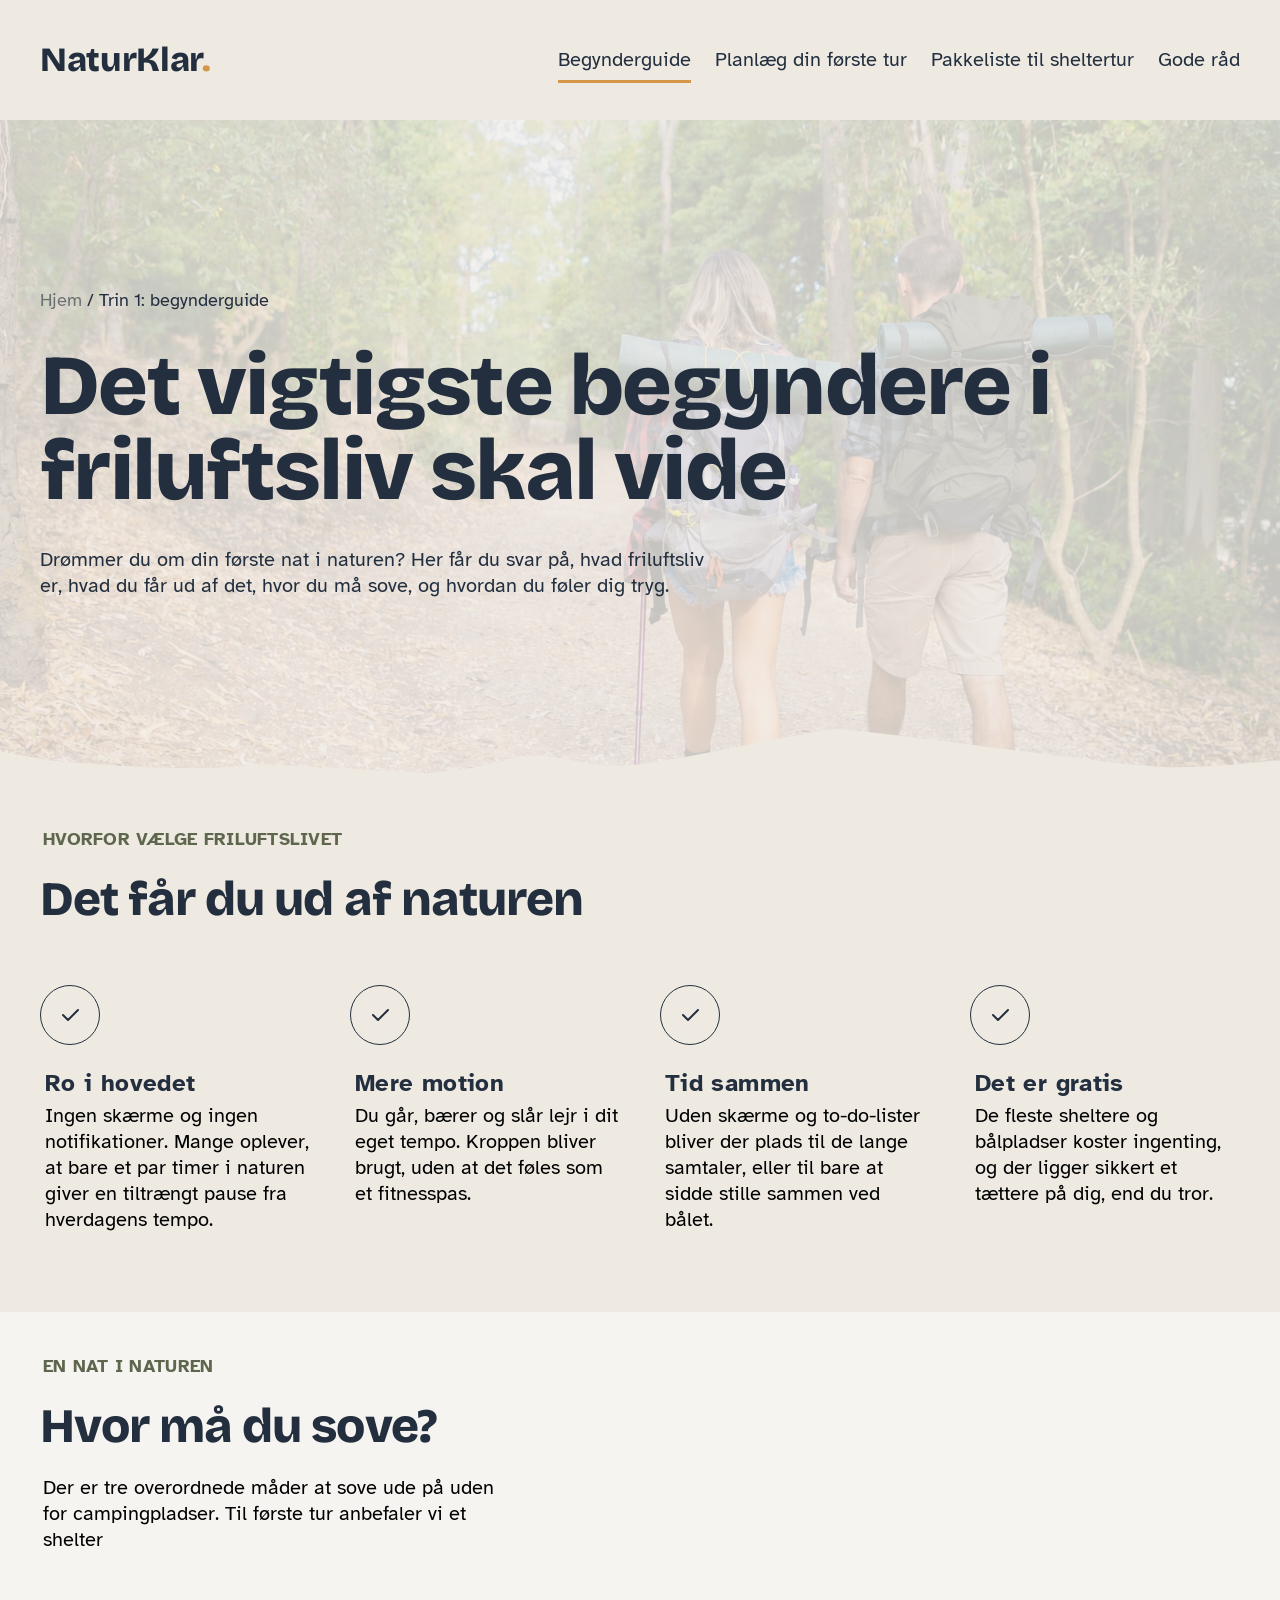
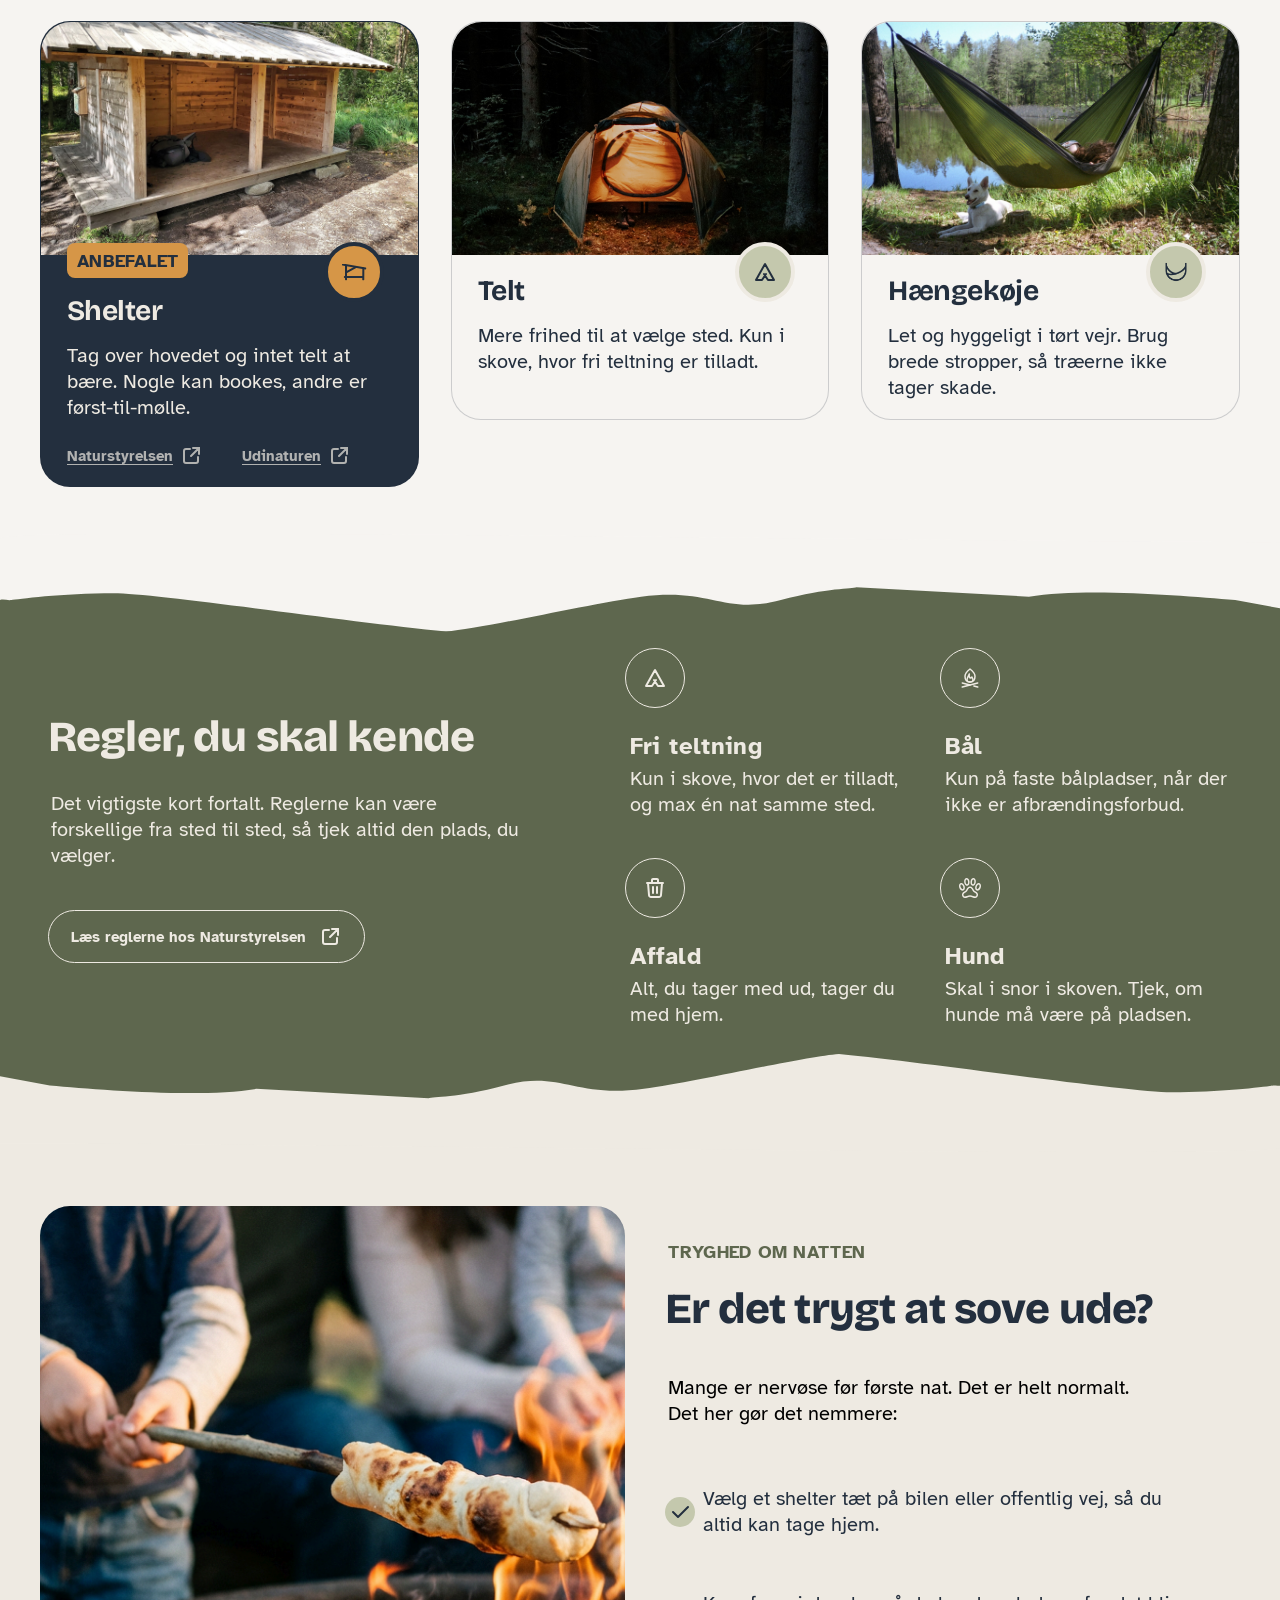
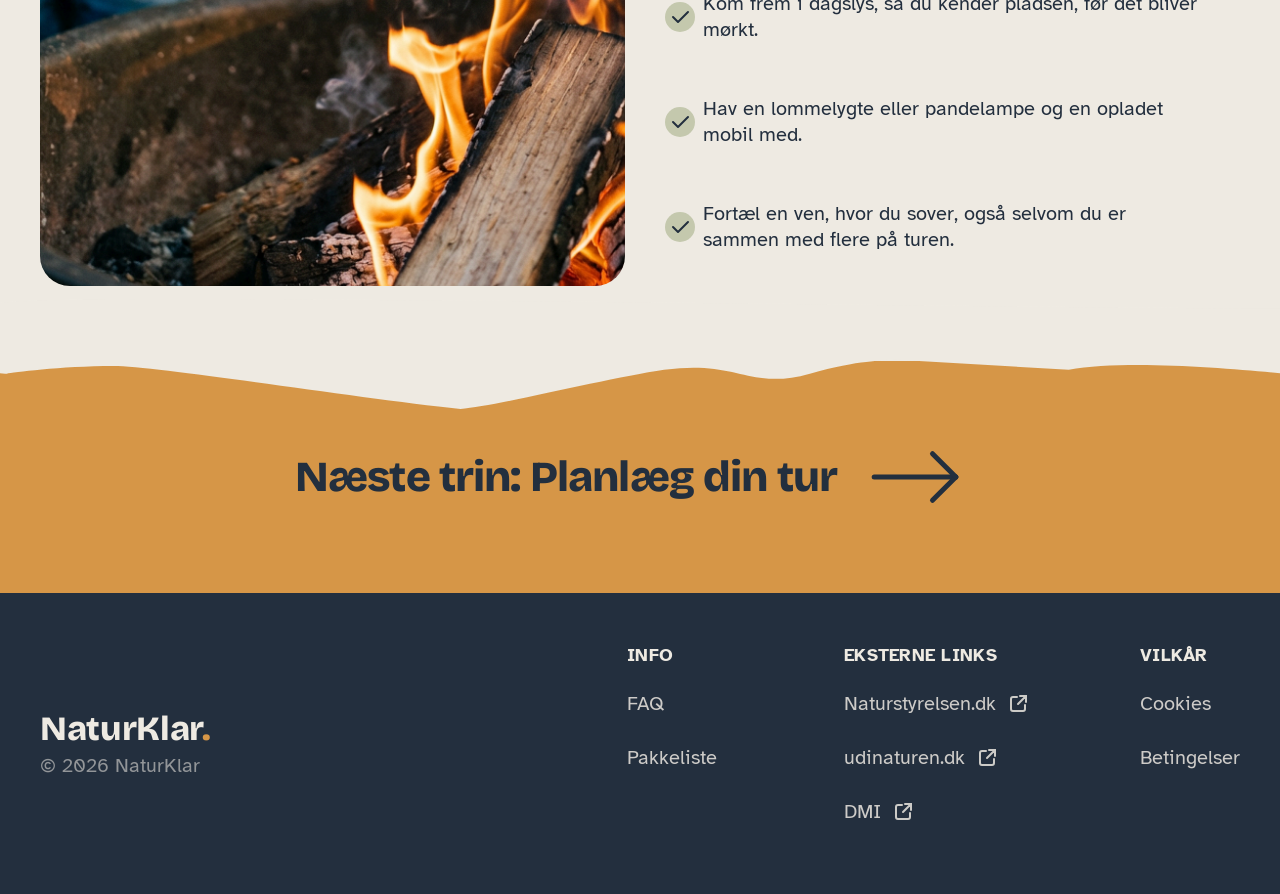
==== commit 158dc5d2: "guide cards ændret til at swipe på mobil" ====
--- a/begynderguide.html
+++ b/begynderguide.html
@@ -76,7 +76,7 @@
                     </div>
                     <p><span class="desktop-label">Der er tre overordnede måder at sove ude på uden for campingpladser. Til første tur anbefaler vi et shelter</span><span class="mobile-label">Der er tre overordnede måder at sove i naturen. Til første tur anbefaler vi et shelter</span></p>
                 </div>
-                <div class="guide-grid sleep-options__grid">
+                <div class="guide-grid sleep-options__grid guide-grid--swipe" role="region" aria-label="Muligheder for overnatning" aria-describedby="sleep-swipe-hint" tabindex="0">
                     <article class="guide-card sleep-card sleep-card--recommended" aria-labelledby="shelter-heading">
                         <div class="guide-card__image sleep-card__image sleep-card__image--shelter">
                             <img src="assets/images/shelter-begynderguide.png" width="1600" height="1200" alt="Et åbent træshelter med tag og soveplads i skoven." loading="lazy">
@@ -84,7 +84,7 @@
                         <span class="sleep-card__recommendation">Anbefalet</span>
                         <span class="guide-card__badge sleep-card__badge" aria-hidden="true">
                             <picture><source media="(max-width: 700px)" srcset="assets/icons/kort-cirkel-anbefalet-mobil.svg"><img src="assets/icons/kort-cirkel-anbefalet.svg" width="60" height="60" alt=""></picture>
-                            <picture class="guide-card__badge-icon sleep-card__symbol"><source media="(max-width: 700px)" srcset="assets/icons/shelter-lys.svg"><img src="assets/icons/shelter.svg" width="25" height="17" alt=""></picture>
+                            <img class="guide-card__badge-icon sleep-card__symbol" src="assets/icons/shelter.svg" width="25" height="17" alt="">
                         </span>
                         <div class="guide-card__content sleep-card__content">
                             <div class="guide-card__heading">
--- a/css/style.css
+++ b/css/style.css
@@ -187,6 +187,7 @@
 }
 .section-heading--light .eyebrow {
     color: var(--color-beige);
+    opacity: 70%;
 }
 .icon {
     width: 24px;
@@ -242,11 +243,9 @@
     font-weight: var(--weight-bold);
     text-underline-offset: 2px;
 }
-.text-link:hover {
-    color: var(--color-ochre);
-}
+.text-link:hover,
 .text-link:active {
-    color: var(--color-ink);
+    text-decoration-color: var(--color-ochre);
 }
 
 /* Header og den native, tilgængelige mobildialog. */
@@ -278,7 +277,7 @@
     white-space: nowrap;
 }
 .brand__dot {
-    color: var(--color-olive);
+    color: var(--color-ochre);
 }
 .brand--light {
     color: var(--color-beige);
@@ -292,20 +291,31 @@
     gap: 36px;
 }
 .site-navigation__link {
+    position: relative;
     display: flex;
     align-items: center;
     min-height: 39px;
-    font-weight: var(--weight-bold);
+    font-weight: 500;
     font-size: 20px;
     line-height: 24px;
+    color: var(--color-ink);
     text-decoration: none;
 }
-.site-navigation__link:hover {
-    color: var(--color-ochre);
-}
-/
-.site-navigation__link[aria-current="page"], .site-navigation__link:active {
-    color: var(--color-olive);
+.site-navigation__link::after {
+    content: "";
+    position: absolute;
+    left: 0;
+    right: 0;
+    bottom: -3px;
+    height: 3px;
+    background: var(--color-ochre);
+    opacity: 0;
+    pointer-events: none;
+}
+.site-navigation__link:hover::after,
+.site-navigation__link[aria-current="page"]::after,
+.site-navigation__link:active::after {
+    opacity: 1;
 }
 .menu-toggle {
     display: none;
@@ -351,6 +361,7 @@
 }
 .hero .eyebrow {
     color: var(--color-ink);
+    opacity: 70%;
 }
 .hero__heading {
     scroll-margin-top: calc(var(--header-height) + var(--space-md));
@@ -457,6 +468,9 @@
     grid-template-columns: repeat(3, minmax(0, 1fr));
     gap: 28px;
     margin-top: 57px;
+}
+.guide-swipe-hint {
+    display: none;
 }
 .guide-card {
     position: relative;
@@ -629,11 +643,12 @@
     line-height: 24px;
     text-decoration: none;
 }
-a.footer-link:hover {
-    color: var(--color-ochre);
-}
+a.footer-link:hover,
 a.footer-link:active {
-    color: var(--color-ochre);
+    text-decoration-line: underline;
+    text-decoration-color: var(--color-ochre);
+    text-decoration-thickness: 2px;
+    text-underline-offset: 5px;
 }
 
 /* Mellemstørrelser bevarer designets layout og giver teksten plads. */
@@ -1084,14 +1099,6 @@
     }
 }
 
-/* Planlæg din første tur – sidespecifikke komponenter og responsive varianter. */
-.page-planning {
-    /* Figma-okker har 2,11:1 mod beige. Denne tekstvariant opfylder AA. */
-    --color-ochre-text: #6c461f;
-}
-.page-planning .site-navigation__link[aria-current="page"] {
-    color: var(--color-ochre-text);
-}
 
 .planning-hero {
     position: relative;
@@ -1120,13 +1127,17 @@
     scroll-margin-top: calc(var(--header-height) + var(--space-md));
 }
 .breadcrumb {
-    color: var(--color-ochre-text);
+    color: var(--color-ink);
+    font-weight: 400;
+    letter-spacing: 0;
+    text-transform: none;
 }
 .breadcrumb a,
 .breadcrumb > span[aria-hidden] {
     color: var(--color-ink);
 }
 .breadcrumb a {
+    opacity: 0.6;
     text-decoration: none;
 }
 .breadcrumb a:hover {
@@ -1180,10 +1191,6 @@
     display: inline;
     text-decoration-thickness: from-font;
     text-underline-position: from-font;
-}
-.planning-step .text-link:hover,
-.page-planning .site-navigation__link:hover {
-    color: var(--color-ochre-text);
 }
 .planning-step--reversed {
     grid-template-columns: minmax(0, 727fr) minmax(0, 438fr);
@@ -1306,8 +1313,8 @@
         background-size: cover;
     }
     .planning-hero__content {
-        width: calc(100% - 40px);
-        margin-left: 30px;
+        width: calc(100% - 60px);
+        margin: 0 30px;
         gap: 37px;
         padding-top: 46px;
         padding-bottom: 60px;
@@ -1405,14 +1412,8 @@
 /* Begynderguide – genbruger tokens, ikon-/guidekort og næste-trin-komponenten. */
 .page-beginner {
     --color-sleep-surface: #f6f4f1;
-    /* Den samme AA-tekstvariant som på planlægningssiden. */
-    --color-ochre-text: #6c461f;
-}
-.page-beginner .site-navigation__link[aria-current="page"],
-.page-beginner .site-navigation__link:hover {
-    color: var(--color-ochre-text);
-}
-
+
+}
 .beginner-hero {
     position: relative;
     min-height: 707px;
@@ -1605,8 +1606,7 @@
     line-height: 18px;
     text-underline-position: from-font;
 }
-.sleep-card__links .text-link:hover,
-.sleep-card__links .text-link:active {
+.sleep-card--recommended .sleep-card__links .text-link:hover {
     color: var(--color-beige);
 }
 .sleep-card--recommended :focus-visible {
@@ -1653,7 +1653,6 @@
     margin-top: 41px;
     font-size: var(--text-card-link);
     line-height: 18px;
-    text-decoration: underline;
     text-underline-position: from-font;
 }
 .beginner-rules :focus-visible {
@@ -2021,3 +2020,924 @@
         padding-right: 12.5px;
     }
 }
+
+/* Pakkeliste – nye komponenter og små variationer af den fælles CTA. */
+.page-packing {
+
+    --color-checklist: #28374a;
+    --color-children-surface: #d4d7c6;
+}
+.packing-hero {
+    position: relative;
+    min-height: 691px;
+}
+.packing-hero__background {
+    position: absolute;
+    inset: 0 0 49px;
+    background: linear-gradient(rgb(241 239 235 / 82%), rgb(241 239 235 / 82%)),
+        url("../assets/images/pak-udstyret.png") center 32.7044% / 100% auto no-repeat;
+}
+.packing-hero__content {
+    position: relative;
+    display: flex;
+    flex-direction: column;
+    align-items: start;
+    gap: 25px;
+    padding-block: 158px 120px;
+}
+.packing-hero h1 {
+    max-width: 1046px;
+    scroll-margin-top: calc(var(--header-height) + var(--space-md));
+}
+.packing-hero__content > p {
+    max-width: 553.494px;
+}
+.packing-hero__edge {
+    inset: auto -5px 0 0;
+    height: 109.674px;
+    background: url("../assets/icons/hero-kant.svg") 0 0 / 100% 100% no-repeat;
+}
+
+.packing-list {
+    padding-top: 53px;
+    padding-bottom: 240px;
+}
+.packing-list__toolbar {
+    display: flex;
+    align-items: center;
+    gap: var(--space-lg);
+    margin-left: 13px;
+    margin-bottom: 30px;
+}
+.packing-list__action {
+    display: inline-flex;
+    align-items: center;
+    gap: 5px;
+    min-height: 46px;
+    padding: 10px 0;
+    background: transparent;
+    border: 0;
+    color: var(--color-ink);
+    font-size: 14px;
+    line-height: var(--line-body);
+    font-weight: var(--weight-bold);
+    text-align: left;
+    cursor: pointer;
+}
+.packing-list__action > span:last-child {
+    text-decoration: underline;
+    text-underline-position: from-font;
+}
+.packing-list__action > img,
+.packing-list__reset-icon {
+    flex: 0 0 24px;
+}
+.packing-list__action--reset {
+    /* En lille kontrastkorrektion fra Figma (65%) gør den lille tekst AA-læsbar. */
+    color: rgb(35 47 62 / 70%);
+}
+.packing-list__reset-icon {
+    display: flex;
+    align-items: center;
+    justify-content: center;
+    width: 24px;
+    height: 24px;
+    transform: rotate(-90deg) scaleY(-1);
+}
+.packing-list__action:hover,
+.packing-list__action:active {
+    color: var(--color-ochre);
+}
+.packing-list__columns {
+    display: grid;
+    grid-template-columns: minmax(0, 623fr) minmax(0, 620fr);
+    align-items: start;
+    gap: 37px;
+}
+.packing-list__secondary {
+    min-width: 0;
+}
+.packing-list__group {
+    min-width: 0;
+    padding: 43px 29px;
+    border: 1px solid var(--color-ink);
+    border-radius: 30px;
+}
+.packing-list__group > h2 {
+    text-box: trim-both cap alphabetic;
+}
+.packing-list__categories {
+    margin-top: 68px;
+}
+.checklist__category > h3 {
+    margin-left: 5px;
+    font-family: var(--font-body);
+    font-size: 20px;
+    line-height: var(--line-body);
+    letter-spacing: 0;
+    color: var(--color-olive);
+}
+.checklist__category + .checklist__category {
+    margin-top: 70px;
+}
+.checklist__category:nth-child(3) {
+    margin-top: 37px;
+}
+.checklist__category:nth-child(4) {
+    margin-top: 52px;
+}
+.checklist {
+    display: flex;
+    flex-direction: column;
+    gap: 10px;
+    list-style: none;
+    padding: 0;
+    margin: 0;
+}
+.checklist__category > .checklist {
+    padding-left: 32px;
+    margin-top: 27px;
+}
+.checklist__item {
+    display: flex;
+    align-items: center;
+    gap: 10px;
+    min-height: 50px;
+    padding-block: 10px;
+    color: var(--color-checklist);
+    cursor: pointer;
+}
+.checklist__item > input {
+    appearance: none;
+    flex: 0 0 30px;
+    width: 30px;
+    height: 30px;
+    margin: 0;
+    border: 2px solid var(--color-checklist);
+    border-radius: 8px;
+    background: transparent;
+    cursor: pointer;
+}
+.checklist__item > span {
+    min-width: 0;
+    overflow-wrap: anywhere;
+}
+.checklist__item > input:checked {
+    border: 0;
+    background: url("../assets/icons/afkrydsning.svg") center / 30px 30px no-repeat;
+}
+.checklist__item > input:checked + span {
+    color: var(--color-ink);
+    font-weight: var(--weight-bold);
+}
+.packing-list__group--optional {
+    min-height: 734px;
+    margin-top: -4px;
+    border-color: var(--color-olive);
+    border-style: dashed;
+    /* Figma-konturens 9/9-stipling og hjørner bevares med en original SVG. */
+    border-image: url("../assets/icons/pakkeliste-stiplet-kant.svg") 31 / 31px / 1px stretch;
+}
+.packing-list__group--optional > h2 {
+    color: rgb(35 47 62 / 81%);
+}
+.packing-list__group--optional > .checklist {
+    padding-left: 10px;
+    margin-top: 39px;
+}
+
+/* Native details bevarer checkbox-tilstand og flytter resten af siden ved åbning. */
+.packing-accordion {
+    width: min(100%, 842px);
+    margin-top: 32px;
+    padding: 23px 16px 23px 29px;
+    border: 1px solid var(--color-ink);
+    border-radius: 30px;
+    background: var(--color-children-surface);
+}
+.packing-accordion__trigger {
+    display: flex;
+    align-items: center;
+    justify-content: space-between;
+    gap: var(--space-md);
+    list-style: none;
+    cursor: pointer;
+}
+.packing-accordion__trigger::-webkit-details-marker {
+    display: none;
+}
+.packing-accordion__trigger > h2 {
+    font-family: var(--font-body);
+    font-size: var(--text-h2);
+    line-height: var(--line-h2);
+    font-weight: var(--weight-bold);
+    letter-spacing: 0;
+}
+.packing-accordion__icon {
+    display: flex;
+    align-items: center;
+    flex: 0 0 54px;
+    min-height: 54px;
+}
+.packing-accordion__minus,
+.packing-accordion[open] .packing-accordion__plus {
+    display: none;
+}
+.packing-accordion[open] .packing-accordion__minus {
+    display: block;
+}
+.packing-accordion[open] .packing-accordion__icon {
+    min-height: 24px;
+}
+.packing-accordion__panel {
+    margin-top: 44px;
+    padding-inline: 10px;
+}
+.packing-cta .first-trip__content {
+    justify-content: start;
+    padding-top: 107px;
+    padding-bottom: 55px;
+}
+.packing-cta .eyebrow {
+    color: var(--color-sage);
+}
+.packing-cta .first-trip__description {
+    margin-bottom: 32px;
+}
+.packing-cta .section-edge--cta {
+    top: -38px;
+}
+
+/* Brug samme mellemstørrelser og mobilgrænse som resten af NaturKlar. */
+@media (min-width: 701px) {
+    .packing-cta .first-trip__image {
+        position: relative;
+        min-height: 522px;
+    }
+    .packing-cta .first-trip__image > img {
+        position: absolute;
+        inset: 0;
+        height: 100%;
+    }
+}
+@media (min-width: 1001px) {
+    .packing-accordion {
+        width: 100%;
+    }
+}
+@media (min-width: 701px) and (max-width: 1300px) {
+    .packing-hero h1 {
+        font-size: clamp(64px, 6.67vw, 96px);
+        line-height: 1;
+    }
+    .packing-hero__background {
+        background-size: cover;
+    }
+    .packing-list__group > h2,
+    .packing-accordion__trigger > h2 {
+        font-size: clamp(32px, 3.34vw, 48px);
+        line-height: 1.083334;
+    }
+    .packing-list__group {
+        padding-inline: 24px;
+    }
+    .packing-accordion {
+        padding-left: 24px;
+    }
+    .checklist__category > .checklist {
+        padding-left: 10px;
+    }
+}
+@media (max-width: 1000px) {
+    .packing-list__columns {
+        grid-template-columns: minmax(0, 1fr);
+        gap: 28px;
+    }
+    .packing-list__group--optional {
+        min-height: 0;
+        margin-top: 0;
+    }
+    .packing-accordion {
+        margin-top: 32px;
+        margin-left: 0;
+    }
+    .packing-list {
+        padding-bottom: 80px;
+    }
+}
+@media (max-width: 700px) {
+    .packing-hero {
+        min-height: 422px;
+    }
+    .packing-hero__background {
+        bottom: 0;
+        background-position: center top;
+        background-size: auto, 179.1% auto;
+    }
+    .packing-hero__content {
+        width: calc(100% - 48px);
+        margin-left: 30px;
+        gap: 24px;
+        padding-block: 46px 67px;
+    }
+    .packing-hero h1 {
+        text-box: trim-both cap alphabetic;
+    }
+    .packing-hero__edge {
+        bottom: -24px;
+        right: auto;
+        width: max(100%, 493px);
+        height: 62px;
+        background-image: url("../assets/icons/hero-kant-mobil.svg");
+    }
+    .packing-list {
+        width: calc(100% - 40px);
+        padding-top: 40px;
+        padding-bottom: 48px;
+    }
+    .packing-list__toolbar {
+        justify-content: space-between;
+        gap: 8px;
+        margin-left: 0;
+        margin-bottom: 28px;
+    }
+    .packing-list__action {
+        font-size: 12px;
+    }
+    .packing-list__group {
+        padding: 28px 20px;
+    }
+    .packing-list__group > h2 {
+        font-size: var(--text-h3);
+        line-height: var(--line-h3);
+        font-weight: var(--weight-bold);
+        text-box: normal;
+    }
+    .packing-list__categories {
+        margin-top: 28px;
+    }
+    .checklist__category > h3 {
+        margin-left: 0;
+    }
+    .checklist__category + .checklist__category {
+        margin-top: 28px;
+    }
+    .checklist__category > .checklist {
+        padding-left: 0;
+        margin-top: 12px;
+    }
+    .packing-list__group--optional > .checklist {
+        padding-left: 0;
+        margin-top: 24px;
+    }
+    .packing-list__group--optional {
+        padding: 27px 19px;
+        border-image-source: url("../assets/icons/pakkeliste-stiplet-kant-mobil.svg");
+    }
+    .packing-accordion__trigger > h2 {
+        font-size: var(--text-h3);
+        line-height: var(--line-h3);
+        letter-spacing: 0.015em;
+    }
+    .packing-accordion {
+        padding-left: 19px;
+    }
+    .packing-accordion__panel {
+        margin-top: 28px;
+        padding-inline: 0;
+    }
+    .packing-cta .first-trip__content {
+        padding: 50px 24px 40px;
+    }
+    .packing-cta .section-heading {
+        gap: 32px;
+    }
+    .packing-cta .section-heading h2 {
+        padding-bottom: 0;
+    }
+    .packing-cta .section-heading .eyebrow {
+        padding-left: 0;
+    }
+    .packing-cta .first-trip__description {
+        margin: 32px 0 28px;
+    }
+    .packing-cta .btn {
+        width: auto;
+    }
+    .packing-cta .section-edge--cta {
+        width: max(calc(100% + 81px), 502px);
+        top: 24px;
+    }
+}
+@media (forced-colors: active) {
+    .checklist__item > input {
+        appearance: auto;
+    }
+}
+
+/* Et navngivet A4-layout begrænser printreglerne til pakkelistesiden. */
+@page naturklar-packing {
+    size: A4;
+    margin: 12mm;
+}
+@media print {
+    .page-packing {
+        page: naturklar-packing;
+        background: white;
+        color: black;
+        font-size: 11pt;
+        line-height: 15pt;
+    }
+    .page-packing :is([data-component], .skip-link, .packing-hero, .packing-list__toolbar, .packing-cta, noscript) {
+        display: none;
+    }
+    .page-packing main {
+        overflow: visible;
+    }
+    .page-packing .packing-list {
+        width: auto;
+        max-width: none;
+        margin: 0;
+        padding: 0;
+    }
+    .page-packing .packing-list__columns {
+        display: grid;
+        grid-template-columns: minmax(0, 3fr) minmax(0, 2fr);
+        gap: 8mm;
+    }
+    .page-packing .packing-list__group {
+        min-height: 0;
+        margin: 0;
+        padding: 0;
+        border: 0;
+        border-image: none;
+    }
+    .page-packing .packing-list__group > h2 {
+        font-size: 17pt;
+        line-height: 20pt;
+        color: black;
+        text-box: normal;
+        break-after: avoid;
+    }
+    .page-packing .packing-list__categories {
+        margin-top: 5mm;
+    }
+    .page-packing .checklist__category {
+        break-inside: avoid;
+    }
+    .page-packing .checklist__category + .checklist__category {
+        margin-top: 4mm;
+    }
+    .page-packing .checklist__category > h3 {
+        margin: 0;
+        color: black;
+        font-size: 12pt;
+        line-height: 16pt;
+        break-after: avoid;
+    }
+    .page-packing .checklist {
+        gap: 1mm;
+        padding: 0;
+        margin-top: 2mm;
+    }
+    .page-packing .checklist__item {
+        gap: 2mm;
+        min-height: 7mm;
+        padding-block: 1mm;
+        color: black;
+        break-inside: avoid;
+    }
+    .page-packing .checklist__item > input {
+        flex-basis: 5mm;
+        width: 5mm;
+        height: 5mm;
+        border-width: 1pt;
+        border-radius: 1.3mm;
+        print-color-adjust: exact;
+        -webkit-print-color-adjust: exact;
+    }
+    .page-packing .checklist__item > input:checked {
+        border: 0;
+        background-size: 5mm 5mm;
+    }
+    .page-packing .packing-accordion {
+        width: auto;
+        padding: 0;
+        margin: 6mm 0 0;
+        background: white;
+        border: 0;
+    }
+    .page-packing .packing-accordion:not([open]) {
+        display: none;
+    }
+    .page-packing .packing-accordion__trigger > h2 {
+        font-size: 16pt;
+        line-height: 20pt;
+    }
+    .page-packing .packing-accordion__icon {
+        display: none;
+    }
+    .page-packing .packing-accordion__trigger {
+        break-after: avoid;
+    }
+}
+
+/* Gode råd – kun denne side udvider hero, ikon-kort og native accordion. */
+.page-advice {
+    --color-faq-surface: #f1efeb;
+
+}
+.page-advice .section-heading .eyebrow {
+    color: var(--color-ink);
+    opacity: 0.6;
+}
+.page-advice .advice-hero {
+    /* Samme mål og indre afstande som pakkelistens hero. */
+    min-height: 691px;
+    padding: 0;
+    overflow: visible;
+}
+.page-advice .advice-hero .hero__background {
+    inset: 0 0 49px;
+    background: linear-gradient(rgb(241 239 235 / 82%), rgb(241 239 235 / 82%)),
+        url("../assets/images/baal-gode-raad.jpg") center / cover;
+}
+.page-advice .advice-hero .hero__content {
+    display: flex;
+    flex-direction: column;
+    align-items: start;
+    gap: 25px;
+    padding: 158px 0 120px;
+}
+.page-advice .advice-hero .hero__heading {
+    max-width: 1046px;
+    margin: 0;
+    text-box: normal;
+}
+.page-advice .advice-hero .hero__description {
+    max-width: 553.494px;
+    margin: 0;
+}
+.page-advice .advice-hero__edge {
+    left: 0;
+    bottom: 0;
+    width: calc(100% + 5px);
+    height: 109.674px;
+    background: url("../assets/icons/hero-kant.svg") 0 0 / 100% 100% no-repeat;
+}
+.page-advice .advice-mistakes {
+    padding: 72px 0 94px;
+}
+.page-advice .advice-grid {
+    display: grid;
+    grid-template-columns: repeat(3, minmax(0, 1fr));
+    gap: 20px 48px;
+}
+.page-advice .advice-card {
+    min-width: 0;
+    min-height: 254px;
+    justify-content: center;
+    padding: 22px 30px;
+    border: 1px solid var(--color-stroke);
+    border-radius: 30px;
+}
+.page-advice .advice-card .icon-card__content {
+    flex: none;
+    padding: 0;
+}
+.page-advice .advice-card .icon-card__heading {
+    font-weight: var(--weight-bold);
+    margin-bottom: 18px;
+}
+.page-advice .advice-faq {
+    background: var(--color-faq-surface);
+    padding: 156px 0 271px;
+}
+.page-advice .advice-faq__layout {
+    display: grid;
+    grid-template-columns: minmax(0, 560fr) minmax(0, 622fr);
+    grid-template-areas: "heading ." "list image";
+    gap: 42px 96px;
+    padding-left: 2px;
+    align-items: start;
+}
+.page-advice .advice-faq__heading {
+    grid-area: heading;
+    color: #000;
+}
+.page-advice .advice-faq__heading h2 {
+    padding: 0;
+}
+.page-advice .advice-faq__image {
+    grid-area: image;
+    position: relative;
+    aspect-ratio: 622 / 587;
+    margin-top: 45px;
+    border-radius: 30px;
+    overflow: hidden;
+}
+.page-advice .advice-faq__image img {
+    position: absolute;
+    width: 100%;
+    height: auto;
+    top: -44.03%;
+}
+.page-advice .faq-list {
+    grid-area: list;
+    display: flex;
+    flex-direction: column;
+    gap: 30px;
+    min-width: 0;
+}
+.page-advice .faq-item {
+    width: 100%;
+    margin: 0;
+    padding: 23px 15px;
+    background: var(--color-faq-surface);
+}
+.page-advice .faq-item__trigger {
+    max-width: 492px;
+    gap: 39px;
+}
+.page-advice .faq-item__trigger h3 {
+    min-width: 0;
+    flex: 1;
+    font-family: var(--font-body);
+    font-size: var(--text-h4);
+    line-height: var(--line-body);
+    letter-spacing: 0;
+}
+.page-advice .faq-item .packing-accordion__icon {
+    flex: 0 0 24px;
+    min-height: 24px;
+}
+.page-advice .faq-item__panel {
+    max-width: 444px;
+    margin-top: var(--space-md);
+    padding: 0;
+}
+.page-advice .faq-item__panel p + p {
+    margin-top: var(--space-md);
+}
+.page-advice .faq-item__panel ul {
+    margin: var(--space-md) 0 0;
+    padding-left: var(--space-md);
+}
+.page-advice .faq-item__panel li + li {
+    margin-top: var(--space-sm);
+}
+.page-advice .advice-next-steps {
+    position: relative;
+    background: var(--color-sage);
+    padding: 75px 0 80px;
+}
+.page-advice .advice-next-steps__edge {
+    width: calc(100% + 61px);
+    height: 110px;
+    left: -5px;
+    top: -46px;
+    transform: rotate(180deg);
+    background: url("../assets/icons/naeste-skridt-kant.svg") 0 0 / 100% 100% no-repeat;
+}
+.page-advice .advice-next-steps > .container {
+    position: relative;
+}
+.page-advice .advice-next-steps__grid {
+    display: grid;
+    grid-template-columns: repeat(4, minmax(0, 1fr));
+    gap: 10px;
+    margin: 50px 0 0;
+    padding: 0;
+    list-style: none;
+}
+.page-advice .advice-next-steps .icon-card__content {
+    max-width: 280px;
+}
+.page-advice .advice-next-steps .icon-card__content p {
+    color: #000;
+}
+
+/* Samme mellemstørrelser som på de eksisterende sider. */
+@media (min-width: 701px) and (max-width: 1300px) {
+    .page-advice .advice-hero .hero__heading {
+        font-size: clamp(64px, 6.67vw, 96px);
+        line-height: 1;
+    }
+    .page-advice .advice-grid {
+        gap: 24px;
+    }
+    .page-advice .advice-faq__layout {
+        column-gap: 48px;
+    }
+}
+@media (min-width: 701px) and (max-width: 1000px) {
+    .page-advice .advice-grid,
+    .page-advice .advice-next-steps__grid {
+        grid-template-columns: repeat(2, minmax(0, 1fr));
+        gap: 30px;
+    }
+    .page-advice .advice-faq {
+        padding-block: 100px 150px;
+    }
+    .page-advice .advice-faq__layout {
+        grid-template-columns: minmax(0, 1fr);
+        grid-template-areas: "heading" "image" "list";
+    }
+    .page-advice .advice-faq__image {
+        width: min(100%, 622px);
+        margin: 0;
+    }
+    .page-advice .faq-item__trigger,
+    .page-advice .faq-item__panel {
+        max-width: none;
+    }
+}
+@media (max-width: 701px) {
+    .page-advice .advice-grid {
+        grid-template-columns: minmax(0, 1fr);
+        gap: 40px;
+    }
+    .page-advice .advice-next-steps__edge {
+        width: 100%;
+        height: 55.3871px;
+        left: 0;
+        top: -5.3871px;
+        background-image: url("../assets/icons/naeste-skridt-kant-mobil.svg");
+        /* Beskær SVG'ens skrå afslutninger uden at udvide selve elementet. */
+        background-size: calc(100% + 12px) 100%;
+        background-position: center;
+    }
+}
+@media (max-width: 700px) {
+    .page-advice .advice-hero {
+        min-height: 422px;
+    }
+    .page-advice .advice-hero .hero__background {
+        bottom: 0;
+        background-size: auto, 100% auto;
+        background-position: center, center 41.11%;
+    }
+    .page-advice .advice-hero .hero__content {
+        width: calc(100% - 48px);
+        margin-left: 30px;
+        gap: var(--space-md);
+        padding: 46px 0 67px;
+    }
+    .page-advice .advice-hero .hero__heading {
+        max-width: none;
+        text-box: trim-both cap alphabetic;
+    }
+    .page-advice .advice-hero__edge {
+        width: max(100%, 493px);
+        height: 62px;
+        bottom: -24px;
+        background-image: url("../assets/icons/hero-kant-mobil.svg");
+    }
+    .page-advice .advice-mistakes {
+        padding: 50px 0 41px;
+    }
+    .page-advice :is(.advice-grid, .advice-faq__layout, .advice-next-steps > .container) {
+        width: calc(100% - 60px);
+    }
+    .page-advice .advice-card {
+        min-height: 0;
+        padding: 29px;
+    }
+    .page-advice .advice-card .icon-card__number {
+        flex-basis: 60px;
+        width: 60px;
+        height: 60px;
+        font-size: 40px;
+    }
+    .page-advice :is(.advice-card, .advice-next-steps) .icon-card__heading {
+        font-family: var(--font-heading);
+        font-size: var(--text-h3);
+        line-height: var(--line-h3);
+        letter-spacing: var(--tracking-heading);
+    }
+    .page-advice .advice-faq {
+        padding: 40px 0 76px;
+    }
+    .page-advice .advice-faq__layout {
+        grid-template-columns: minmax(0, 1fr);
+        grid-template-areas: "heading" "image" "list";
+        gap: 23px;
+        padding: 0;
+    }
+    /* Denne H2 er fortsat 48/52 i mobil-Figma. */
+    .page-advice .advice-faq__heading h2 {
+        font-size: 48px;
+        line-height: 52px;
+        min-height: 126px;
+    }
+    .page-advice .advice-faq__image {
+        aspect-ratio: 342 / 308;
+        margin: 0;
+    }
+    .page-advice .advice-faq__image img {
+        top: -46.18%;
+    }
+    .page-advice .faq-item__trigger {
+        max-width: none;
+        gap: 24px;
+    }
+    .page-advice .faq-item__trigger h3 {
+        font-size: var(--text-body);
+    }
+    .page-advice .advice-next-steps {
+        padding: 81px 0 80px;
+    }
+    .page-advice .advice-next-steps .section-heading {
+        gap: 22px;
+    }
+    .page-advice .advice-next-steps__grid {
+        grid-template-columns: minmax(0, 1fr);
+        gap: 30px;
+        margin-top: 72px;
+    }
+    .page-advice .advice-next-steps .icon-card__content {
+        max-width: none;
+    }
+}
+
+/* Guide- og overnatningskort kan swipes på mobil og tablet. */
+@media (max-width: 1000px) {
+    .guide-grid.guide-grid--swipe {
+        width: 100%;
+        max-width: none;
+        margin-inline: 0;
+        padding: 8px;
+        grid-template-columns: none;
+        grid-auto-flow: column;
+        /* Efter mellemrummet er mindst 24 px af næste kort synligt. */
+        grid-auto-columns: min(360px, calc(100% - 40px));
+        gap: 16px;
+        align-items: stretch;
+        overflow-x: auto;
+        scroll-snap-type: x proximity;
+        scroll-padding-inline: 8px;
+        scrollbar-width: thin;
+    }
+    .guide-grid--swipe .sleep-options__pair {
+        display: contents;
+    }
+    .guide-grid--swipe .guide-card {
+        width: auto;
+        min-width: 0;
+        max-width: none;
+        scroll-snap-align: start;
+    }
+    .guide-grid--swipe:focus-visible {
+        outline-offset: 2px;
+    }
+    .guide-swipe-hint {
+        display: block;
+        margin-top: var(--space-sm);
+        font-size: 14px;
+        line-height: 20px;
+    }
+}
+
+/* Fælles mobillayout for trin, fordele, regler og næste skridt. Farverne bevares. */
+@media (max-width: 701px) {
+    :is(.how-it-works .steps, .beginner-benefits__grid, .beginner-rules__grid, .page-advice .advice-next-steps__grid) {
+        display: grid;
+        grid-template-columns: minmax(0, 1fr);
+        gap: var(--space-xl);
+    }
+    :is(.how-it-works .steps, .beginner-benefits__grid, .beginner-rules__grid, .page-advice .advice-next-steps__grid) .icon-card {
+        flex-direction: row;
+        align-items: flex-start;
+        gap: 16px;
+        min-height: 0;
+        text-align: left;
+    }
+    :is(.how-it-works .steps, .beginner-benefits__grid, .beginner-rules__grid, .page-advice .advice-next-steps__grid) :is(.icon-card__number, .icon-card__icon) {
+        width: 45px;
+        height: 45px;
+        flex: 0 0 45px;
+        border-radius: 50%;
+        font-size: 24px;
+    }
+    :is(.how-it-works .steps, .beginner-benefits__grid, .beginner-rules__grid, .page-advice .advice-next-steps__grid) .icon-card__content {
+        width: auto;
+        max-width: none;
+        padding: 0;
+        text-align: left;
+    }
+    :is(.how-it-works .steps, .beginner-benefits__grid, .beginner-rules__grid, .page-advice .advice-next-steps__grid) .icon-card__heading {
+        font-family: var(--font-heading);
+        font-size: 24px;
+        line-height: 30px;
+        font-weight: var(--weight-bold);
+        letter-spacing: var(--tracking-heading);
+        margin-bottom: var(--space-xs);
+    }
+    :is(.how-it-works .steps, .beginner-benefits__grid, .beginner-rules__grid, .page-advice .advice-next-steps__grid) .icon-card__content > p {
+        width: auto;
+        font-family: var(--font-body);
+        font-size: 17px;
+        line-height: var(--line-body);
+        font-weight: var(--weight-regular);
+    }
+}
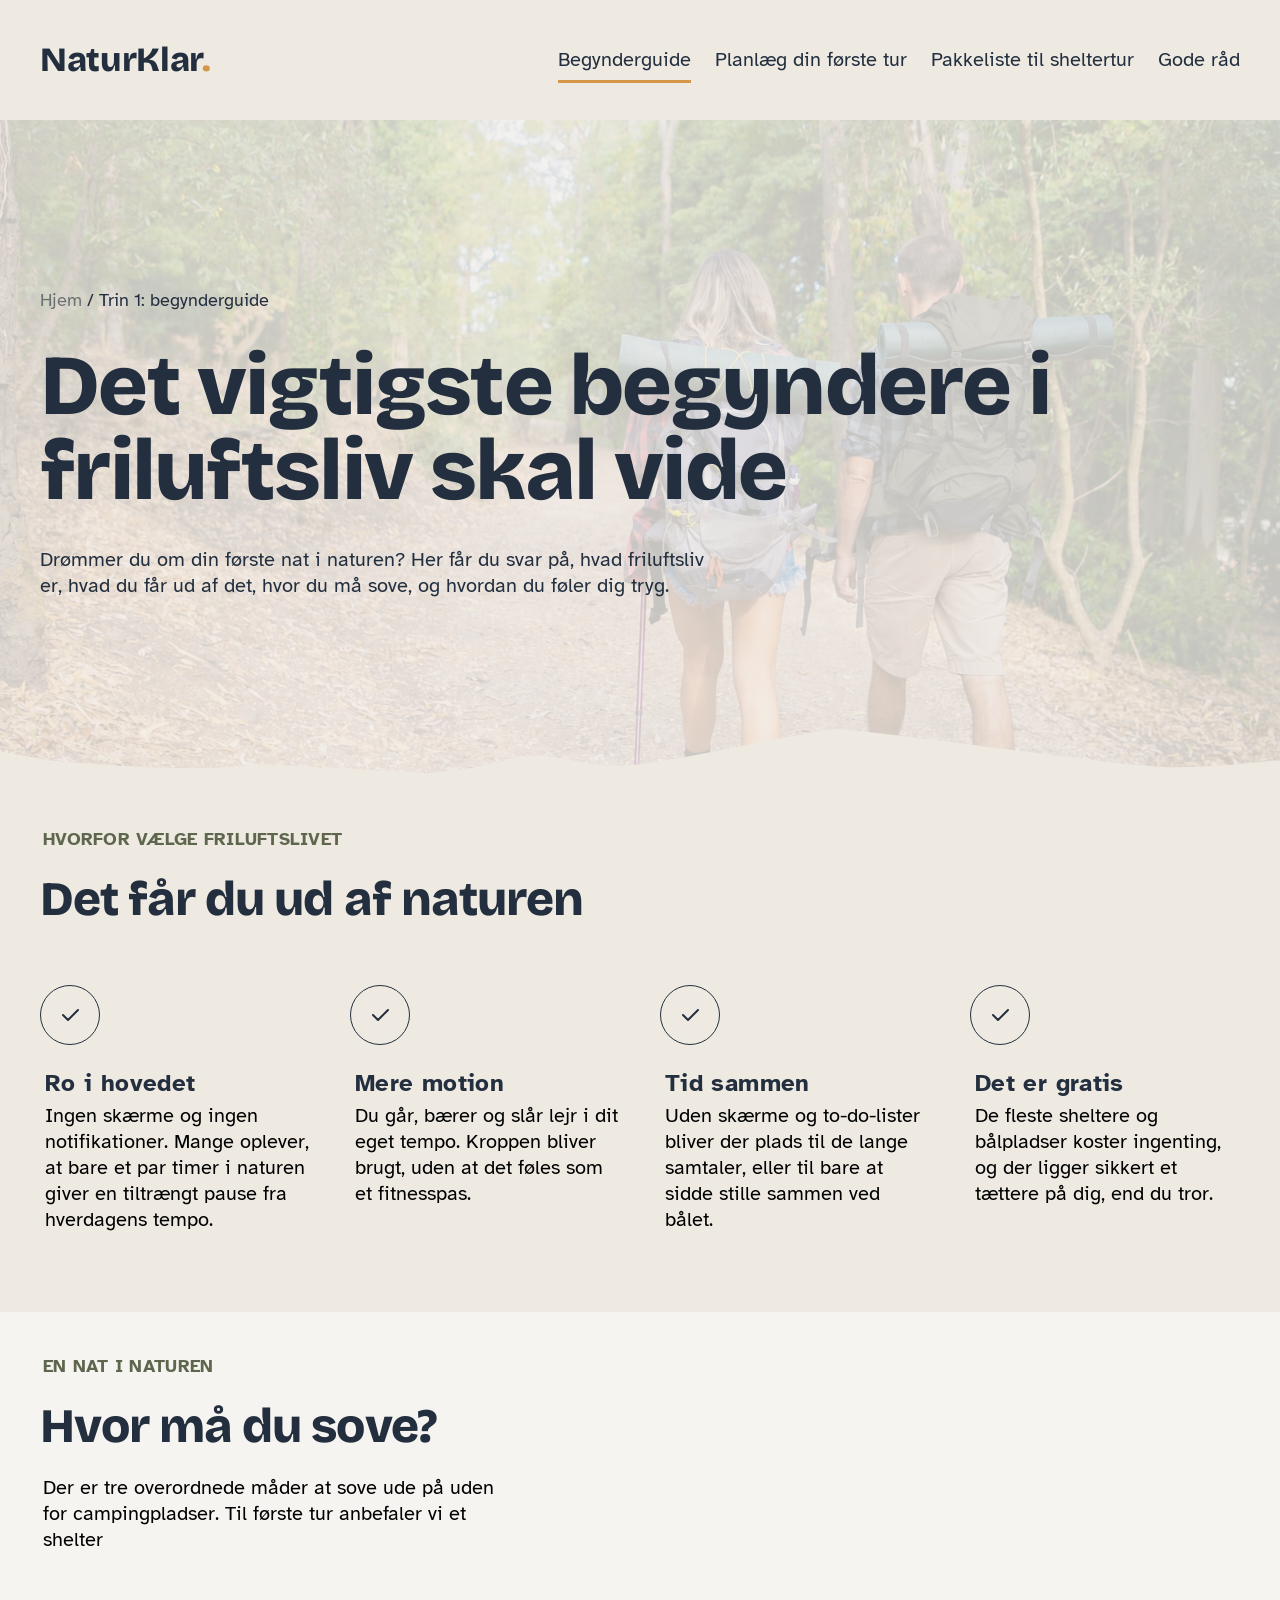
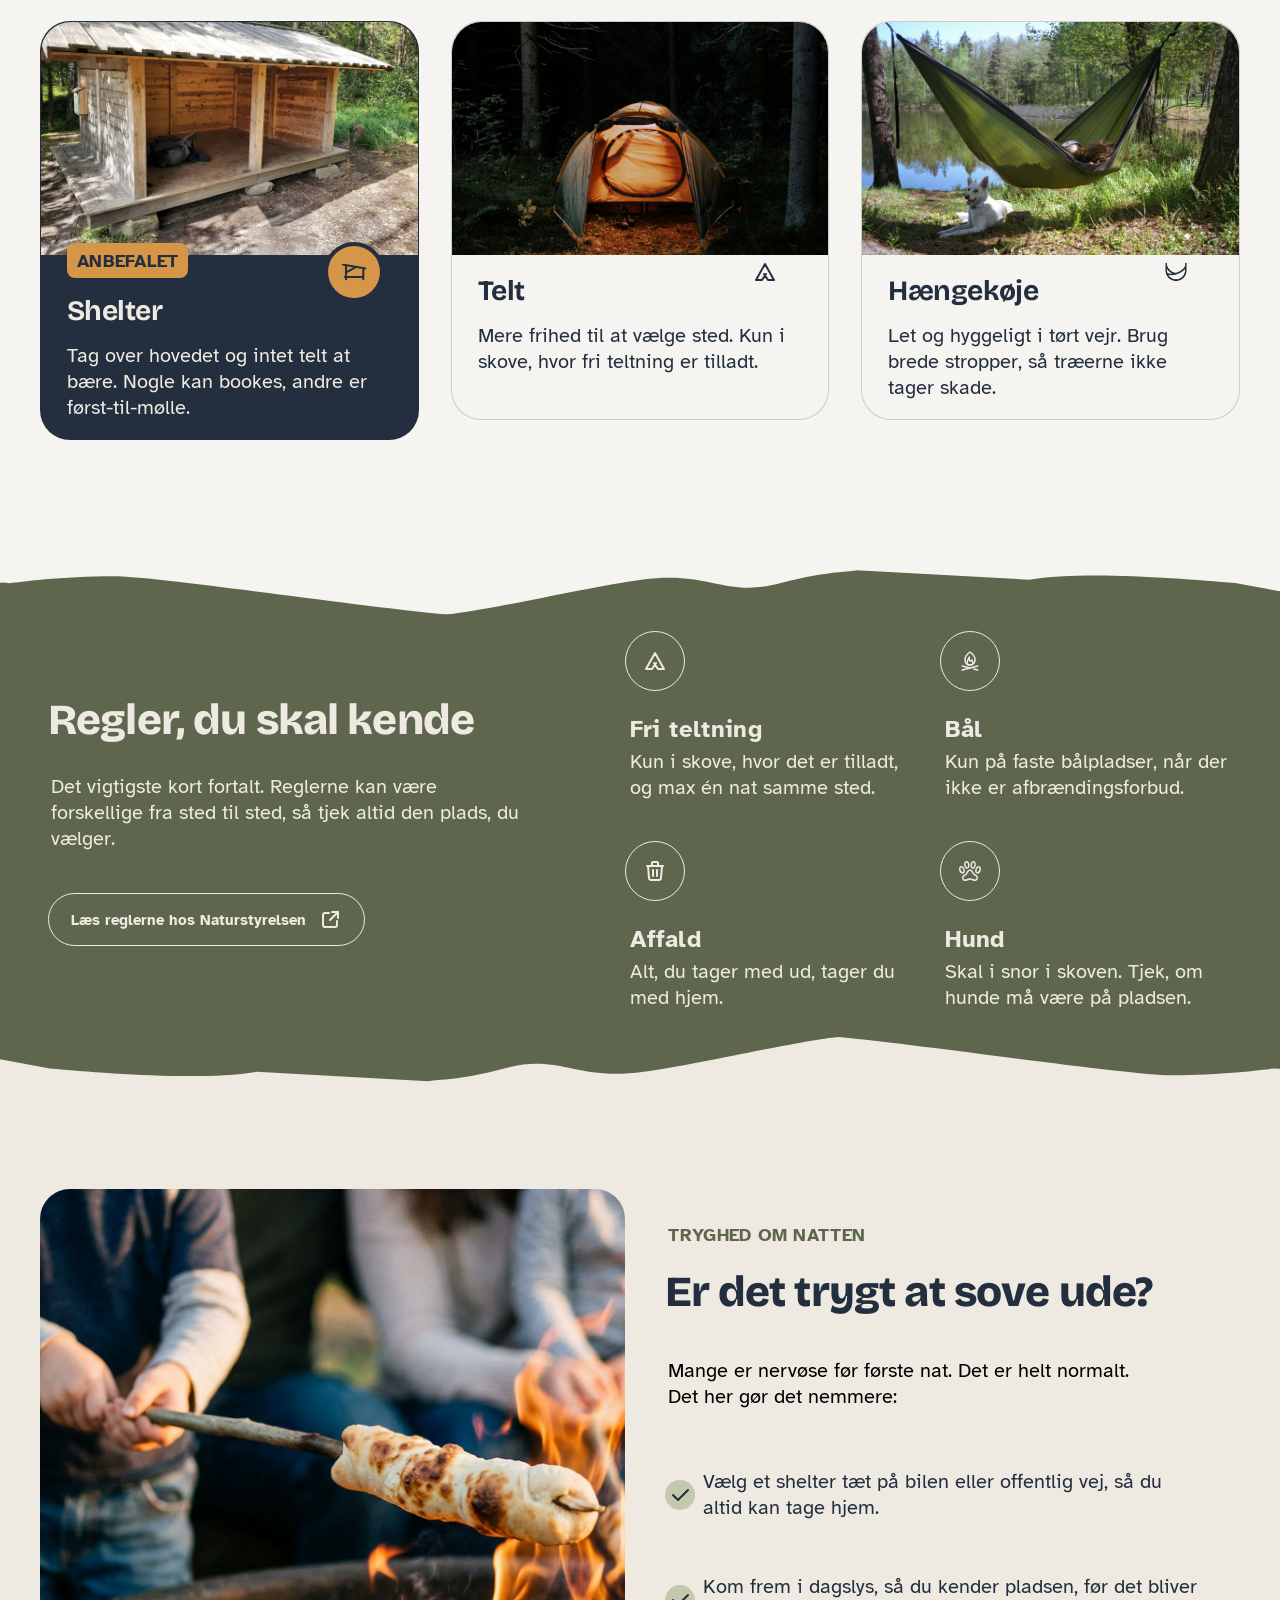
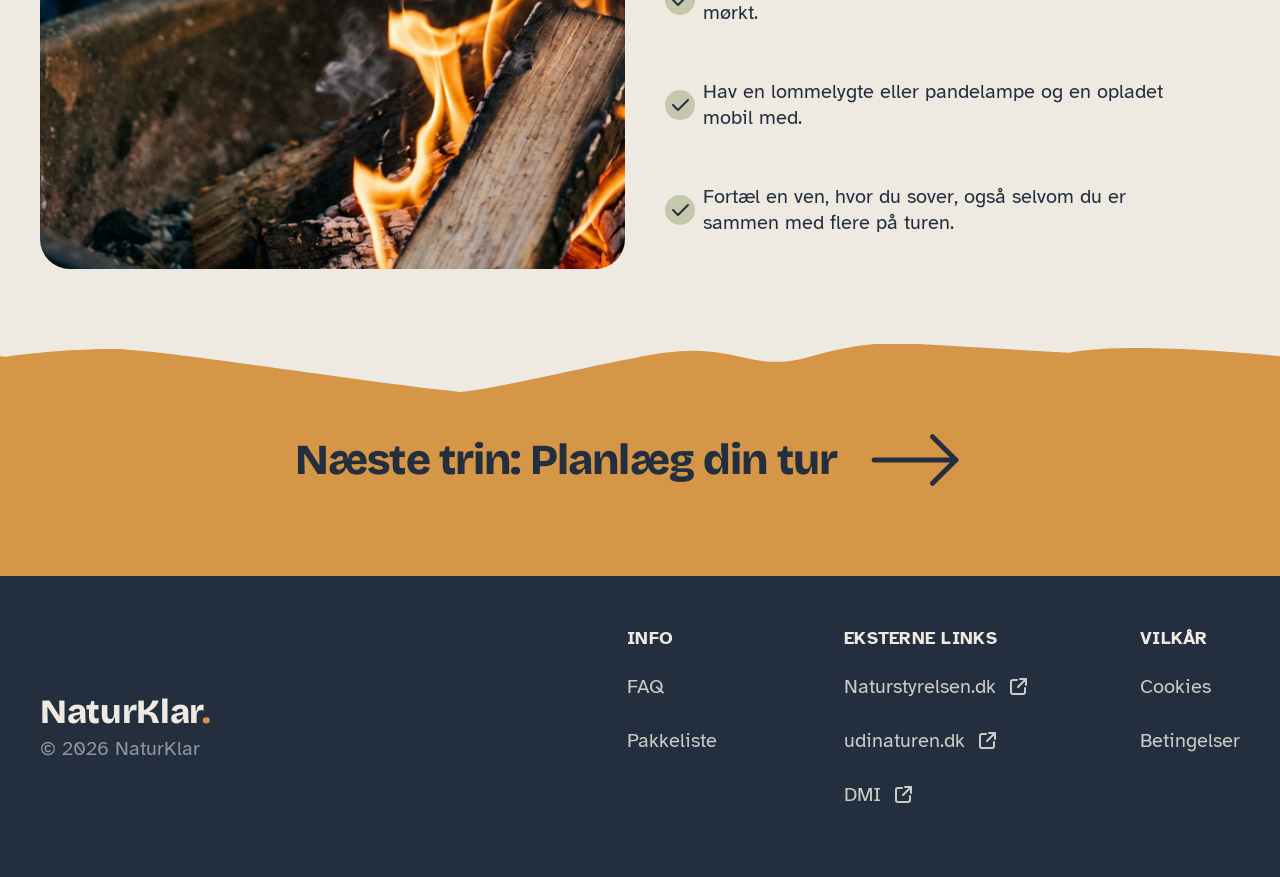
==== commit 1077be13: "fjernet links i sleep cards, og gjort klikbar i stedet" ====
--- a/begynderguide.html
+++ b/begynderguide.html
@@ -77,7 +77,7 @@
                     <p><span class="desktop-label">Der er tre overordnede måder at sove ude på uden for campingpladser. Til første tur anbefaler vi et shelter</span><span class="mobile-label">Der er tre overordnede måder at sove i naturen. Til første tur anbefaler vi et shelter</span></p>
                 </div>
                 <div class="guide-grid sleep-options__grid guide-grid--swipe" role="region" aria-label="Muligheder for overnatning" aria-describedby="sleep-swipe-hint" tabindex="0">
-                    <article class="guide-card sleep-card sleep-card--recommended" aria-labelledby="shelter-heading">
+                    <a class="guide-card sleep-card sleep-card--recommended" href="https://udinaturen.dk/" aria-label="Shelter – Udinaturen">
                         <div class="guide-card__image sleep-card__image sleep-card__image--shelter">
                             <img src="assets/images/shelter-begynderguide.png" width="1600" height="1200" alt="Et åbent træshelter med tag og soveplads i skoven." loading="lazy">
                         </div>
@@ -91,12 +91,8 @@
                                 <h3 id="shelter-heading">Shelter</h3>
                                 <p>Tag over hovedet og intet telt at bære. Nogle kan bookes, andre er først-til-mølle.</p>
                             </div>
-                            <div class="sleep-card__links">
-                                <a class="text-link" href="https://naturstyrelsen.dk/">Naturstyrelsen<picture><source media="(max-width: 700px)" srcset="assets/icons/eksternt-link-shelter-mobil.svg"><img class="icon" src="assets/icons/eksternt-link-shelter.svg" width="24" height="24" alt=""></picture></a>
-                                <a class="text-link" href="https://udinaturen.dk/">Udinaturen<picture><source media="(max-width: 700px)" srcset="assets/icons/eksternt-link-shelter-mobil.svg"><img class="icon" src="assets/icons/eksternt-link-shelter.svg" width="24" height="24" alt=""></picture></a>
-                            </div>
-                        </div>
-                    </article>
+                        </div>
+                    </a>
                     <div class="sleep-options__pair">
                         <article class="guide-card sleep-card" aria-labelledby="tent-heading">
                             <div class="guide-card__image sleep-card__image sleep-card__image--tent">
--- a/css/style.css
+++ b/css/style.css
@@ -59,7 +59,7 @@
     --space-sm: 12px;
     --space-md: 24px;
     --space-lg: 40px;
-    --space-xl: 80px;
+    --space-xl: 60px;
     --container-max: 1280px;
     --gutter: 80px;
     --radius-card: 30px;
@@ -353,7 +353,7 @@
 .hero__background {
     position: absolute;
     inset: 0;
-    background: linear-gradient(rgb(238 234 226 / 82%), rgb(238 234 226 / 82%)), url("../assets/images/hero-shelter.jpg") center / cover;
+    background: linear-gradient(rgb(238 234 226 / 89%), rgb(238 234 226 / 82%)), url("../assets/images/hero-shelter.jpg") center / cover;
 }
 .hero__content {
     position: relative;
@@ -705,12 +705,46 @@
         letter-spacing: -0.68px;
     }
     .mobile-menu__navigation {
+        --mobile-menu-inset: 24px;
         display: flex;
         flex-direction: column;
-        align-items: start;
-        gap: 15px;
-        padding: 10px 24px 40px;
+        align-items: stretch;
+        gap: 0;
+        padding: 10px var(--mobile-menu-inset) 40px;
         border-top: 1px solid var(--color-stroke);
+    }
+    .mobile-menu__navigation .site-navigation__link {
+        justify-content: space-between;
+        gap: var(--space-md);
+        min-height: 64px;
+        padding: 16px 12px;
+    }
+    .mobile-menu__navigation .site-navigation__link:not(:last-child) {
+        border-bottom: 1px solid var(--color-stroke);
+    }
+    /* Mobilmenuen bruger en højrepil i stedet for desktopmenuens underline. */
+    .mobile-menu__navigation .site-navigation__link::after {
+        position: static;
+        inset: auto;
+        width: 12px;
+        height: 12px;
+        flex: 0 0 12px;
+        margin-left: auto;
+        border-right: 1.5px solid currentColor;
+        border-bottom: 1.5px solid currentColor;
+        background: transparent;
+        opacity: 1;
+        transform: rotate(-45deg);
+    }
+    .mobile-menu__navigation .site-navigation__link[aria-current="page"] {
+        /* Baggrunden går til kanten; ekstra padding bevarer tekst og pil. */
+        margin-inline: calc(-1 * var(--mobile-menu-inset));
+        padding-inline: calc(var(--mobile-menu-inset) + 12px);
+        background: var(--color-ochre);
+        color: var(--color-ink);
+    }
+    .mobile-menu__navigation .site-navigation__link:focus-visible {
+        outline-offset: -3px;
     }
     .hero__heading {
         font-size: clamp(64px, 6.67vw, 96px);
@@ -753,7 +787,7 @@
         letter-spacing: -0.32px;
     }
     .mobile-menu__navigation {
-        padding-inline: var(--gutter);
+        --mobile-menu-inset: var(--gutter);
     }
 }
 
@@ -933,7 +967,7 @@
     }
     .how-it-works {
         margin: 0;
-        padding: 36px 30px 134px;
+        padding: 36px 30px 80px;
     }
     .how-it-works__layout {
         width: 100%;
@@ -956,7 +990,7 @@
     }
     .steps {
         gap: 96px;
-        margin-top: 80px;
+        margin-top: 50px;
     }
     .icon-card {
         flex-direction: column;
@@ -987,7 +1021,7 @@
     .guide-grid {
         grid-template-columns: 1fr;
         gap: 59px;
-        margin-top: 60px;
+        margin-top: 30px;
     }
     .guide-card {
         min-height: 433.824px;
@@ -1078,6 +1112,10 @@
         left: -81px;
         top: 24px;
         background-image: url("../assets/icons/cta-kant-mobil.svg");
+    }
+    .first-trip:not(.packing-cta) > .section-edge--cta {
+        width: 100%;
+        left: 0;
     }
 }
 
@@ -1534,6 +1572,7 @@
 .sleep-card--recommended {
     background: var(--color-ink);
     color: var(--color-beige);
+    text-decoration: none;
 }
 .sleep-card__image {
     height: 233px;
@@ -1593,31 +1632,15 @@
     letter-spacing: 0.015em;
     text-transform: uppercase;
 }
-.sleep-card__links {
-    display: flex;
-    flex-wrap: wrap;
-    gap: 12px 39px;
-}
-.sleep-card__links .text-link {
-    min-height: 24px;
-    gap: 6px;
-    color: rgb(238 234 226 / 70%);
-    font-size: var(--text-card-link);
-    line-height: 18px;
-    text-underline-position: from-font;
-}
-.sleep-card--recommended .sleep-card__links .text-link:hover {
-    color: var(--color-beige);
-}
-.sleep-card--recommended :focus-visible {
+.sleep-card--recommended:focus-visible {
     outline-color: var(--color-ink);
 }
 
 /* Den originale SVG bruges som maske, så link og ikon har samme farve i alle tilstande. */
-.page-beginner :is(.sleep-card__links .text-link, .beginner-rules__link, .site-footer__group--external .footer-link) > :is(picture, .icon) {
+.page-beginner :is(.beginner-rules__link, .site-footer__group--external .footer-link) > :is(picture, .icon) {
     display: none;
 }
-.page-beginner :is(.sleep-card__links .text-link, .beginner-rules__link, .site-footer__group--external .footer-link)::after {
+.page-beginner :is(.beginner-rules__link, .site-footer__group--external .footer-link)::after {
     content: "";
     width: 24px;
     height: 24px;
@@ -1627,6 +1650,7 @@
 }
 
 .beginner-rules {
+    margin-top: 30px;
     position: relative;
     background: var(--color-olive);
     color: var(--color-beige);
@@ -1911,7 +1935,7 @@
     .sleep-options__grid {
         width: calc(100% + 22px);
         margin-left: -12px;
-        margin-top: 61px;
+        margin-top: 20px;
     }
     .sleep-card {
         max-width: none;
@@ -1935,13 +1959,6 @@
         width: auto;
         height: 60px;
         max-width: none;
-    }
-    .sleep-card__links {
-        gap: 12px 34px;
-    }
-    .sleep-card__links .text-link {
-        font-size: 14px;
-        gap: 6px;
     }
     .beginner-rules__layout {
         left: 0;
@@ -1982,12 +1999,6 @@
     }
     .beginner-rules__edge {
         width: max(100%, 502px);
-    }
-    .beginner-rules__edge--top {
-        top: calc(106px - max(148px, 100vw * 148 / 502));
-        aspect-ratio: 502 / 148;
-        transform: none;
-        background-image: url("../assets/icons/regler-kant-top-mobil.svg");
     }
     .beginner-rules__edge--bottom {
         bottom: calc(55px - max(82px, 100vw * 82 / 502));
@@ -2900,6 +2911,22 @@
 
 /* Fælles mobillayout for trin, fordele, regler og næste skridt. Farverne bevares. */
 @media (max-width: 701px) {
+    .sleep-options {
+        padding-bottom: var(--space-lg);
+    }
+    .beginner-rules__layout {
+        min-height: 0;
+        padding-top: var(--space-xl);
+        gap: 32px;
+    }
+    .beginner-rules__edge--top {
+        width: max(100%, 502px);
+        /* SVG-konturen starter ved y=40.5337; hele formen skal ligge over grønt. */
+        top: calc(max(502px, 100vw) * -40.5337 / 502);
+        aspect-ratio: 502 / 148;
+        transform: none;
+        background-image: url("../assets/icons/regler-kant-top-mobil.svg");
+    }
     :is(.how-it-works .steps, .beginner-benefits__grid, .beginner-rules__grid, .page-advice .advice-next-steps__grid) {
         display: grid;
         grid-template-columns: minmax(0, 1fr);
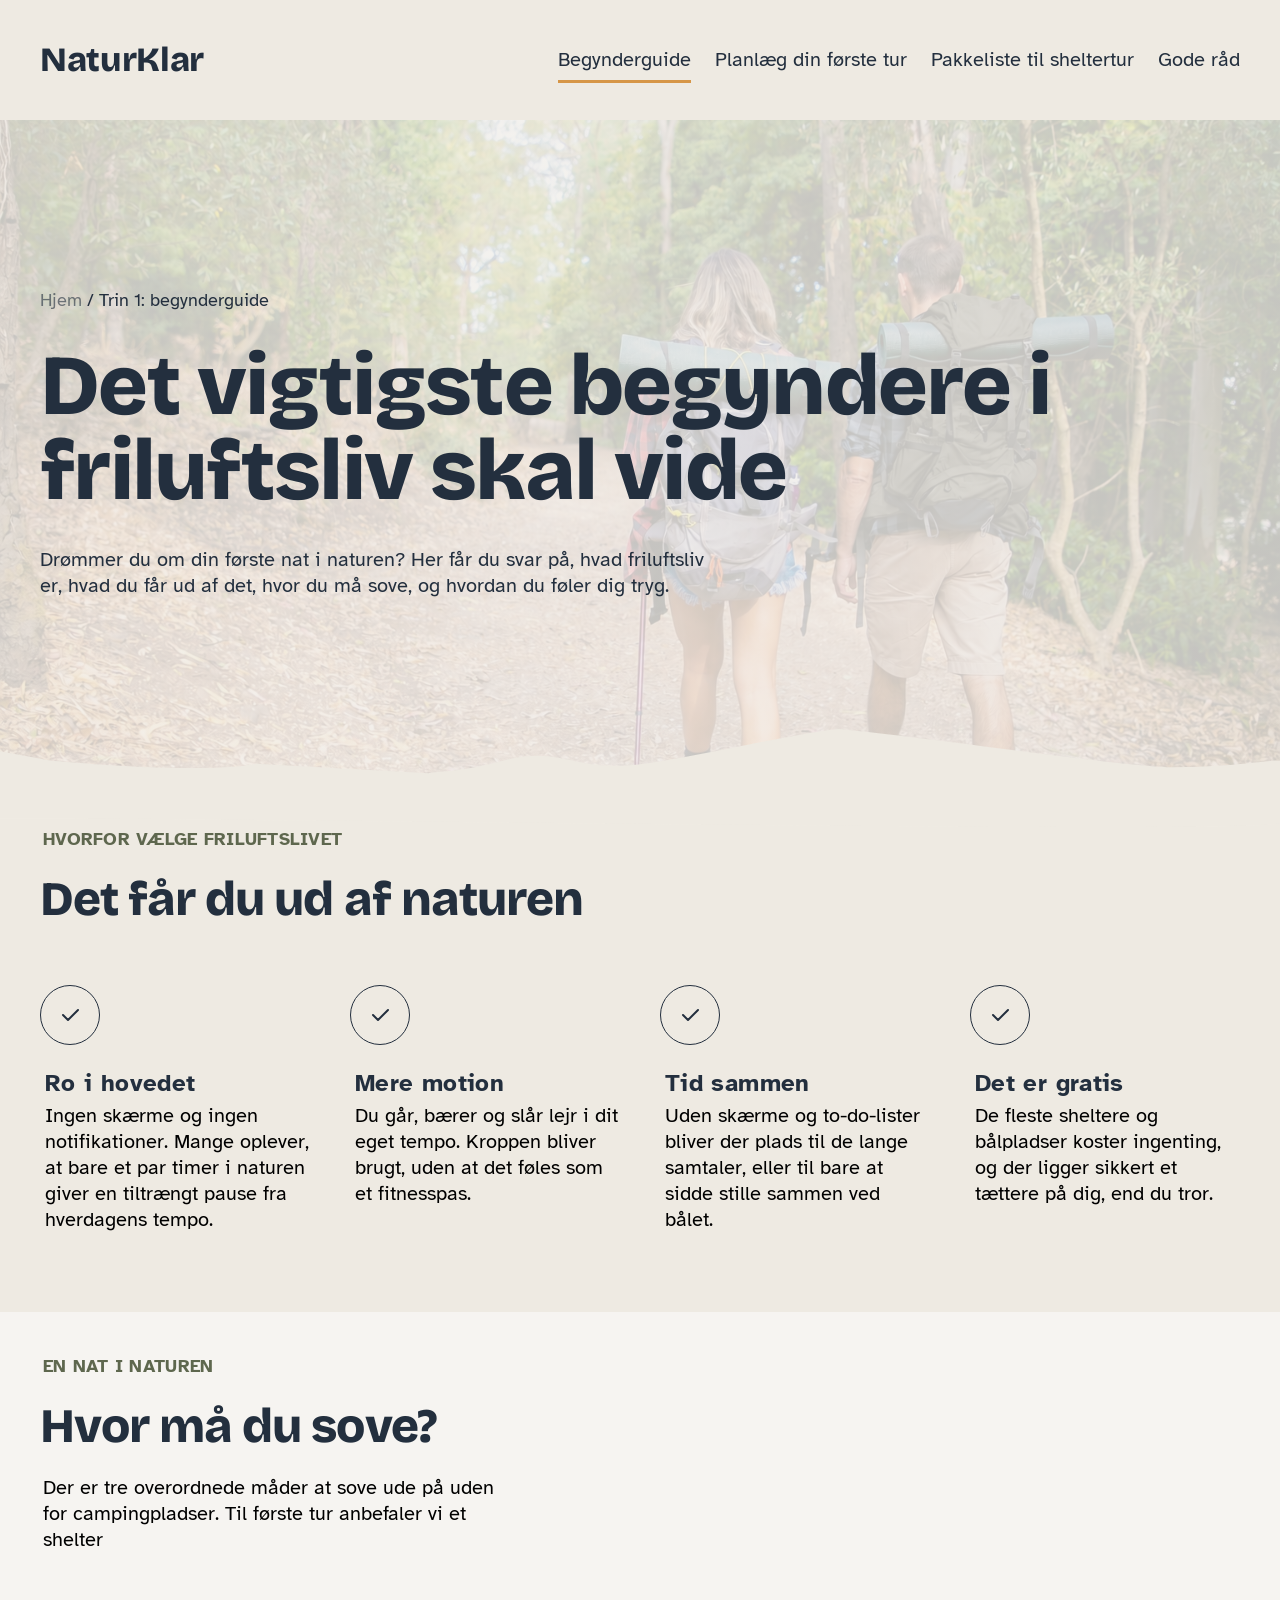
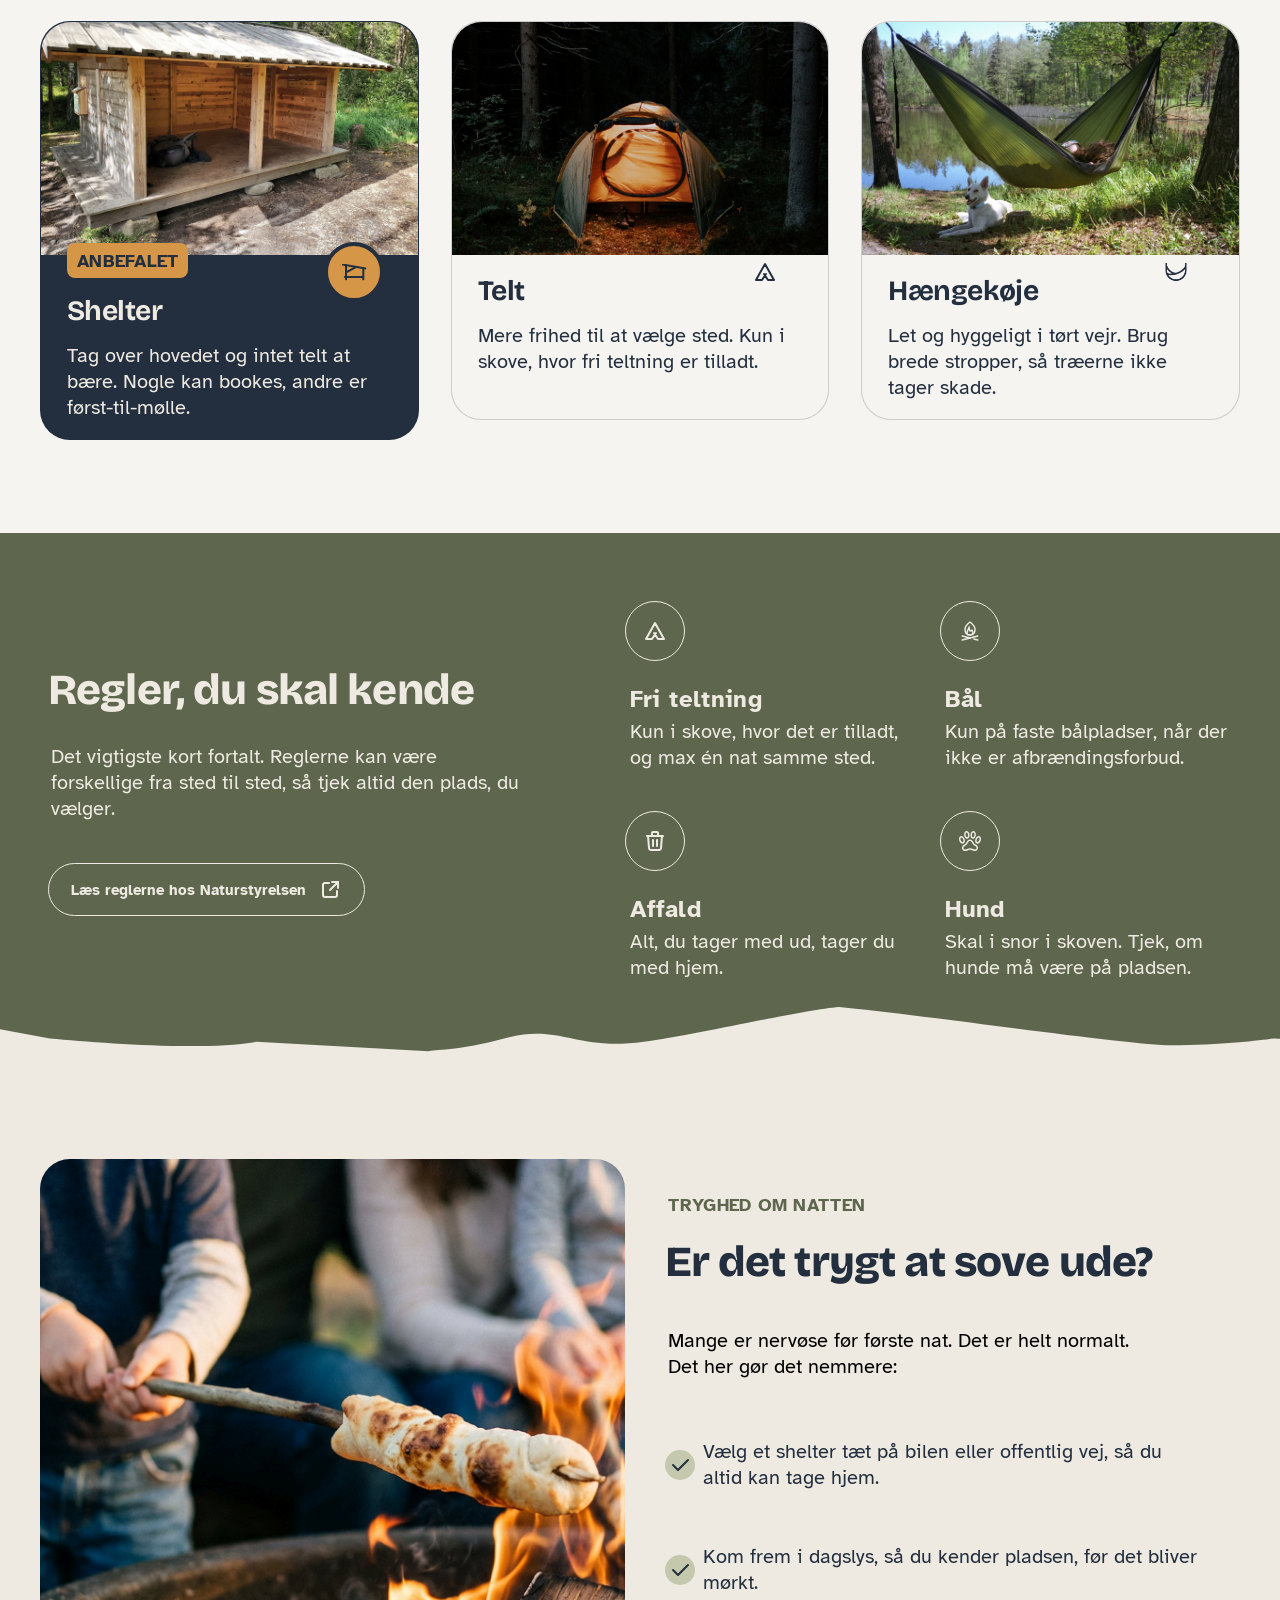
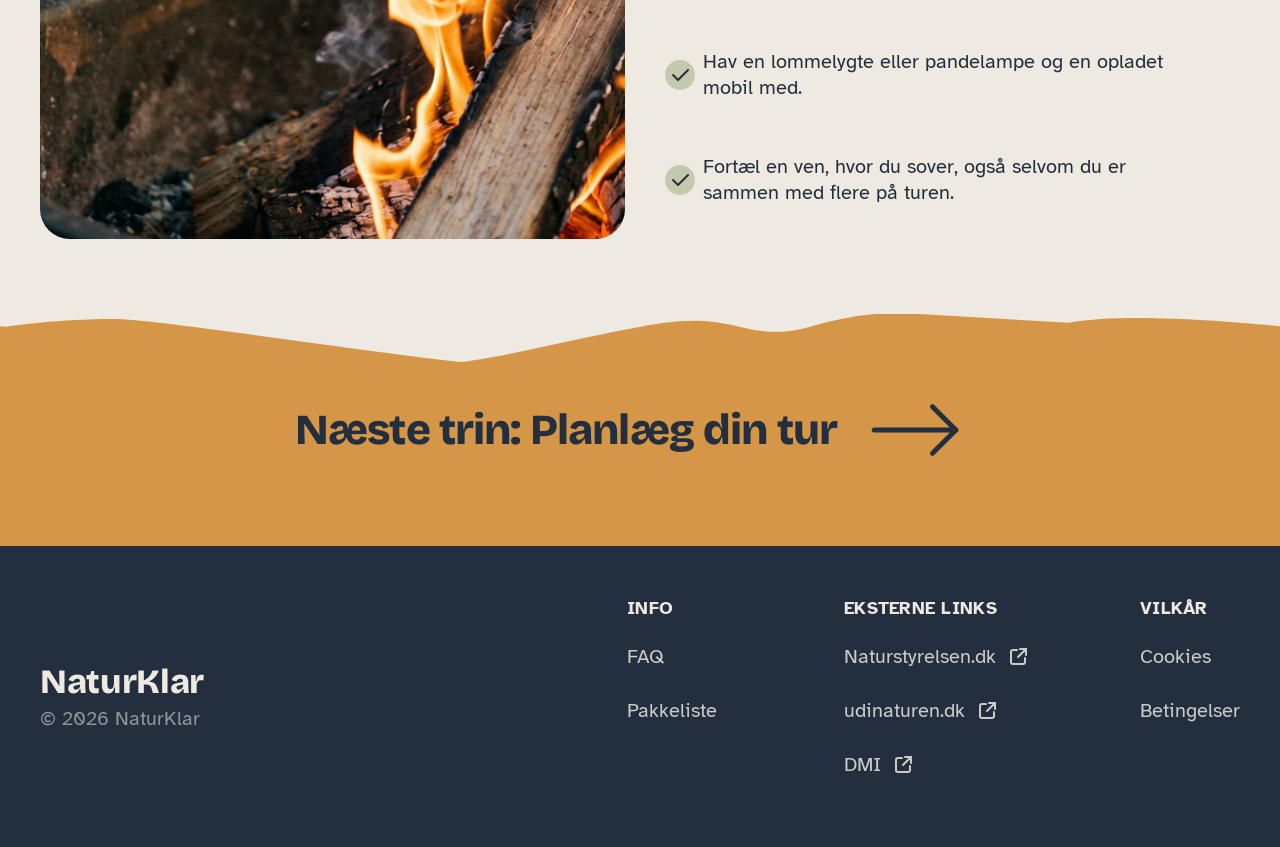
==== commit f1f2e352: "edge fjernet fra top af regler" ====
--- a/begynderguide.html
+++ b/begynderguide.html
@@ -130,7 +130,6 @@
         </section>
 
         <section class="beginner-rules" aria-labelledby="rules-heading">
-            <div class="section-edge beginner-rules__edge beginner-rules__edge--top" aria-hidden="true"></div>
             <div class="container beginner-rules__layout">
                 <div class="beginner-rules__intro">
                     <div class="section-heading section-heading--light">
--- a/css/style.css
+++ b/css/style.css
@@ -276,14 +276,8 @@
     text-decoration: none;
     white-space: nowrap;
 }
-.brand__dot {
-    color: var(--color-ochre);
-}
 .brand--light {
     color: var(--color-beige);
-}
-.brand--light .brand__dot {
-    color: var(--color-ochre);
 }
 .site-navigation {
     display: flex;
@@ -1230,6 +1224,11 @@
     text-decoration-thickness: from-font;
     text-underline-position: from-font;
 }
+.planning-step .text-link[href^="https://"]:hover {
+    /* Kun tekstfarven dæmpes, så understregningen beholder sin fulde farve. */
+    color: color-mix(in srgb, var(--color-ink) 60%, transparent);
+    text-decoration-color: var(--color-ochre);
+}
 .planning-step--reversed {
     grid-template-columns: minmax(0, 727fr) minmax(0, 438fr);
 }
@@ -1650,7 +1649,7 @@
 }
 
 .beginner-rules {
-    margin-top: 30px;
+    margin-top: 0;
     position: relative;
     background: var(--color-olive);
     color: var(--color-beige);
@@ -2623,6 +2622,7 @@
 .page-advice .advice-faq {
     background: var(--color-faq-surface);
     padding: 156px 0 271px;
+    scroll-margin-top: var(--header-height);
 }
 .page-advice .advice-faq__layout {
     display: grid;
@@ -2742,7 +2742,6 @@
     }
 }
 @media (min-width: 701px) and (max-width: 1000px) {
-    .page-advice .advice-grid,
     .page-advice .advice-next-steps__grid {
         grid-template-columns: repeat(2, minmax(0, 1fr));
         gap: 30px;
@@ -2764,10 +2763,6 @@
     }
 }
 @media (max-width: 701px) {
-    .page-advice .advice-grid {
-        grid-template-columns: minmax(0, 1fr);
-        gap: 40px;
-    }
     .page-advice .advice-next-steps__edge {
         width: 100%;
         height: 55.3871px;
@@ -2871,8 +2866,27 @@
     }
 }
 
-/* Guide- og overnatningskort kan swipes på mobil og tablet. */
+/* Guide-, overnatnings- og begynderfejlskort kan swipes på mobil og tablet. */
 @media (max-width: 1000px) {
+    .page-advice .advice-mistakes .advice-grid {
+        padding: 8px;
+        grid-template-columns: none;
+        grid-auto-flow: column;
+        /* 16 px mellemrum og mindst 24 px af næste kort viser swipe-muligheden. */
+        grid-auto-columns: min(360px, calc(100% - 40px));
+        gap: 16px;
+        align-items: stretch;
+        overflow-x: auto;
+        scroll-snap-type: x proximity;
+        scroll-padding-inline: 8px;
+        scrollbar-width: thin;
+    }
+    .page-advice .advice-mistakes .advice-card {
+        scroll-snap-align: start;
+    }
+    .page-advice .advice-mistakes .advice-grid:focus-visible {
+        outline-offset: 2px;
+    }
     .guide-grid.guide-grid--swipe {
         width: 100%;
         max-width: none;
